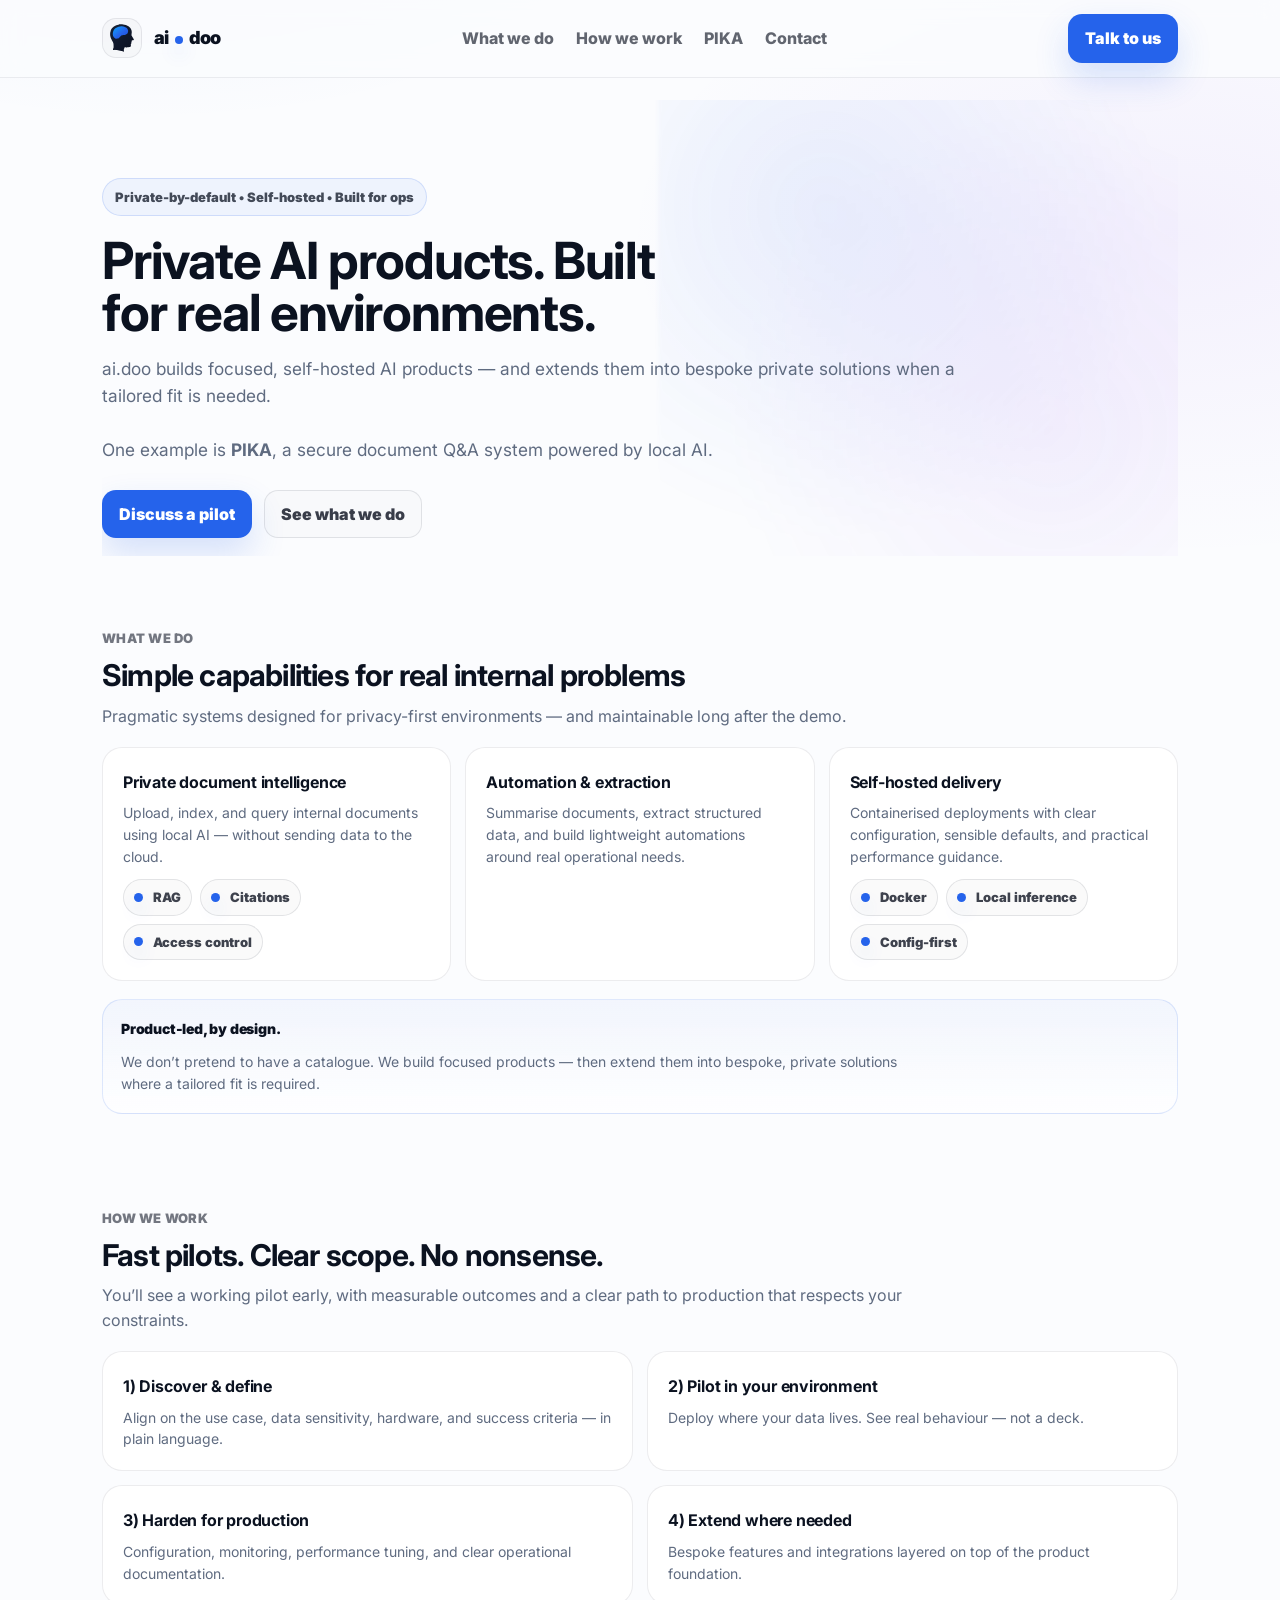
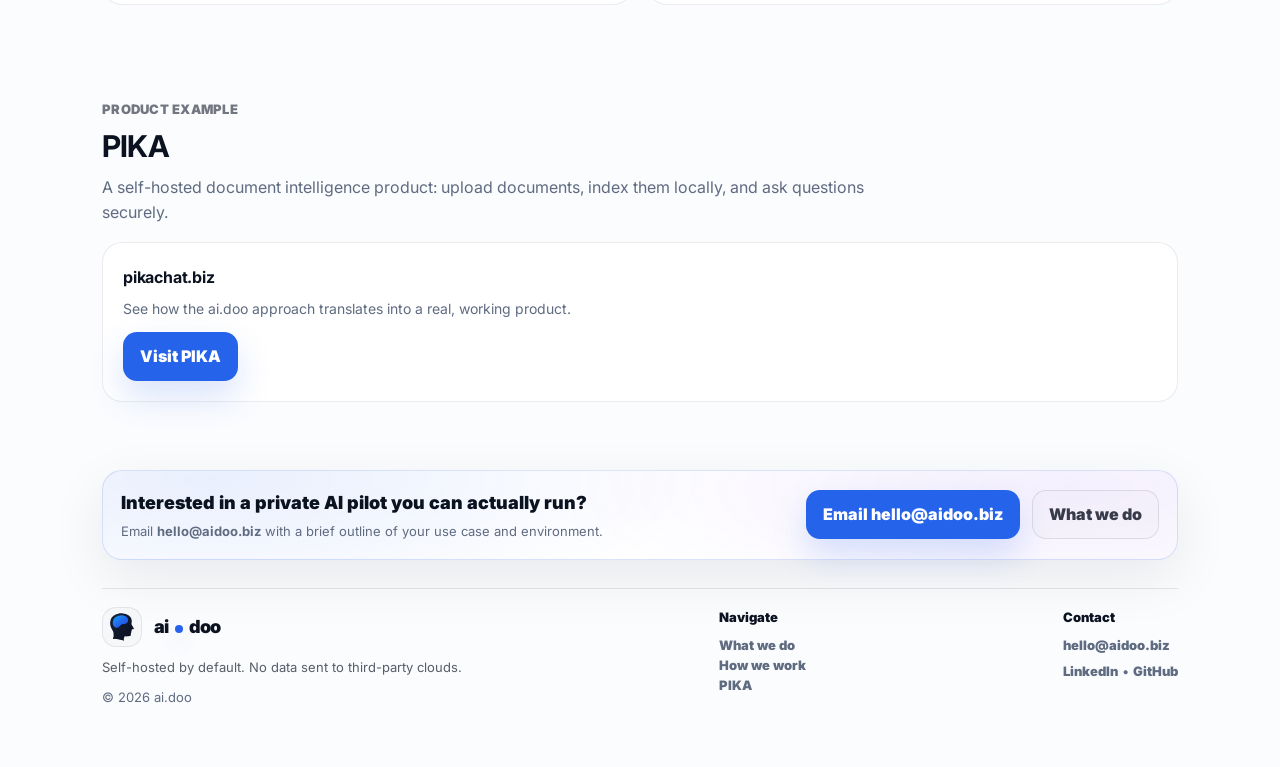
==== index.html @ 1bce60fc "Fix footer brand name to ai.doo Co-Authored-By: Claude Opus 4.6 <noreply@anthropic.com>" ====
<!doctype html>
<html lang="en">
<head>
  <meta charset="utf-8" />
  <meta name="viewport" content="width=device-width,initial-scale=1" />
  <title>ai.doo — Private AI products & bespoke solutions</title>
  <meta name="description" content="ai.doo builds private, self-hosted AI products — and extends them into bespoke solutions. One example: PIKA (pikachat.biz)." />

  <link rel="preconnect" href="https://fonts.googleapis.com">
  <link rel="preconnect" href="https://fonts.gstatic.com" crossorigin>
  <link href="https://fonts.googleapis.com/css2?family=Inter:wght@400;500;600;700;800;900&display=swap" rel="stylesheet">
  <link rel="icon" href="favicon.svg" type="image/svg+xml" sizes="any">

  <style>
    :root{
      --bg:#fbfcfe;
      --surface:#ffffff;
      --ink:#0b1220;
      --muted:#5f6b80;
      --border:rgba(15,23,42,.10);
      --border2:rgba(15,23,42,.07);

      --accent:#2563eb;   /* solid default */
      --accent2:#7c3aed;  /* hero moments only */

      --radius:20px;
      --max:1120px;
      --shadow:0 18px 55px rgba(2,8,23,.08);
      --shadow2:0 10px 26px rgba(2,8,23,.06);
    }

    *{box-sizing:border-box}
    html{scroll-behavior:smooth}
    body{
      margin:0;
      font-family:Inter,system-ui,-apple-system,Segoe UI,Roboto,Arial,sans-serif;
      color:var(--ink);
      background:
        radial-gradient(1000px 600px at 12% -10%, rgba(37,99,235,.08), transparent 60%),
        radial-gradient(900px 520px at 92% 10%, rgba(124,58,237,.06), transparent 62%),
        var(--bg);
      line-height:1.55;
    }
    a{color:inherit;text-decoration:none}
    .wrap{max-width:var(--max);margin:0 auto;padding:22px}

    /* Header */
    header{
      position:sticky;top:0;z-index:50;
      background:rgba(251,252,254,.84);
      backdrop-filter:blur(10px);
      border-bottom:1px solid var(--border2);
    }
    .nav{
      max-width:var(--max);
      margin:0 auto;
      padding:14px 22px;
      display:flex;
      align-items:center;
      justify-content:space-between;
      gap:16px;
    }
    .brand{
      display:flex;
      align-items:center;
      gap:12px;
      font-weight:950;
      letter-spacing:.2px;
    }
    .logoMark{
      width:40px;height:40px;border-radius:14px;
      display:grid;place-items:center;
      background:rgba(2,8,23,.02);
      border:1px solid rgba(15,23,42,.08);
      overflow:hidden;
    }
    .logoMark img{width:34px;height:34px;display:block}

    /* Wordmark */
    .wordmark{
      display:inline-flex;
      align-items:baseline;
      font-weight:950;
      letter-spacing:-0.65px;
      font-size:18px;
      line-height:1;
    }
    .wm-ai,.wm-doo{color:var(--ink)}
    .wm-dot{
      width:8px;height:8px;border-radius:999px;
      margin:0 6px 3px 6px;
      background:var(--accent);
      box-shadow:0 10px 18px rgba(37,99,235,.18);
      display:inline-block;
    }

    nav{
      display:flex;gap:18px;align-items:center;
      color:rgba(2,8,23,.62);
      font-weight:800;
    }
    nav a{
      position:relative;
      padding:8px 2px;
      color:rgba(2,8,23,.62);
      transition:color .15s ease;
    }
    nav a:hover{color:var(--ink)}
    nav a::after{
      content:"";
      position:absolute;
      left:0;right:0;bottom:3px;
      height:2px;
      background:var(--accent);
      transform:scaleX(0);
      transform-origin:left;
      transition:transform .15s ease;
      border-radius:999px;
      opacity:.9;
    }
    nav a:hover::after{transform:scaleX(1)}

    .navRight{display:flex;align-items:center;gap:10px}
    .menuBtn{
      display:none;
      padding:10px 12px;border-radius:12px;
      border:1px solid var(--border);
      background:var(--surface);
      font-weight:900;
      color:var(--ink);
    }
    .mobileNav{
      display:none;
      border-top:1px solid var(--border2);
      padding:10px 22px 14px;
      max-width:var(--max);
      margin:0 auto;
    }
    .mobileNav a{
      display:block;
      padding:10px 0;
      color:var(--muted);
      font-weight:850;
      border-bottom:1px solid rgba(15,23,42,.06);
    }
    .mobileNav a:last-child{border-bottom:none}

    /* Buttons */
    .btn{
      display:inline-flex;align-items:center;justify-content:center;gap:10px;
      padding:11px 16px;
      border-radius:14px;
      border:1px solid var(--border);
      background:var(--surface);
      font-weight:900;
      cursor:pointer;
      transition:transform .12s ease, box-shadow .12s ease, border-color .12s ease;
      white-space:nowrap;
    }
    .btn:hover{
      transform:translateY(-1px);
      border-color:rgba(37,99,235,.22);
      box-shadow:var(--shadow2);
    }
    .btn.primary{
      border-color:transparent;
      color:#fff;
      background:var(--accent);
      box-shadow:0 16px 34px rgba(37,99,235,.18);
    }
    .btn.primary:hover{box-shadow:0 20px 46px rgba(37,99,235,.22)}
    .btn.subtle{
      background:rgba(2,8,23,.01);
      border-color:rgba(15,23,42,.10);
      color:rgba(2,8,23,.78);
    }
    .btn.subtle:hover{border-color:rgba(15,23,42,.16)}

    /* Hero */
    .hero{
      padding:78px 0 18px;
      display:grid;
      gap:18px;
      position:relative;
      overflow:hidden;
    }
    .hero::before{
      content:"";
      position:absolute;
      inset:-60px -40px auto auto;
      width:min(560px, 62vw);
      height:min(560px, 62vw);
      background:
        radial-gradient(circle at 30% 30%, rgba(37,99,235,.14), transparent 60%),
        radial-gradient(circle at 70% 70%, rgba(124,58,237,.10), transparent 58%);
      filter:blur(2px);
      opacity:.55;
      pointer-events:none;
    }
    .pill{
      width:fit-content;
      display:inline-flex;align-items:center;gap:10px;
      padding:8px 12px;border-radius:999px;
      border:1px solid rgba(37,99,235,.16);
      background:rgba(37,99,235,.06);
      color:rgba(2,8,23,.72);
      font-size:13px;font-weight:950;
      position:relative;
    }
    h1{
      margin:0;
      font-size:clamp(36px,4vw,60px);
      line-height:1.02;
      letter-spacing:-1.2px;
      max-width:18ch;
      position:relative;
    }
    .sub{
      margin:0;
      color:var(--muted);
      font-size:clamp(16px,1.35vw,18px);
      max-width:80ch;
      position:relative;
    }
    .ctaRow{display:flex;gap:12px;flex-wrap:wrap;margin-top:8px;position:relative}

    /* Sections */
    .section{padding:72px 0 22px} /* studio breathing room */
    .kicker{
      margin:0 0 10px;
      color:rgba(2,8,23,.55);
      font-size:13px;
      letter-spacing:.26px;
      text-transform:uppercase;
      font-weight:950;
    }
    .h2{
      margin:0 0 10px;
      font-size:30px;
      letter-spacing:-.8px;
      line-height:1.18;
    }
    .lead{
      margin:0;
      color:var(--muted);
      max-width:82ch;
      font-size:16px;
    }

    /* Grid/cards */
    .grid{
      display:grid;
      gap:14px;
      grid-template-columns:repeat(12,1fr);
      margin-top:18px;
    }
    .card{
      border:1px solid rgba(15,23,42,.08);
      background:rgba(255,255,255,.92);
      border-radius:20px;
      padding:20px;
      box-shadow:none;
      transition:transform .15s ease, border-color .15s ease, background .15s ease;
    }
    .card:hover{
      transform:translateY(-2px);
      border-color:rgba(37,99,235,.18);
      background:#fff;
    }
    .card h3{margin:2px 0 8px;font-size:16px;letter-spacing:-.2px}
    .card p{margin:0;color:var(--muted);font-size:14px}

    .span4{grid-column:span 4}
    .span6{grid-column:span 6}
    .span12{grid-column:span 12}

    /* Chips */
    .chips{margin-top:12px;display:flex;flex-wrap:wrap;gap:8px}
    .chip{
      display:inline-flex;align-items:center;gap:10px;
      padding:7px 10px;border-radius:999px;
      border:1px solid rgba(15,23,42,.10);
      background:rgba(2,8,23,.02);
      color:rgba(2,8,23,.76);
      font-size:13px;
      font-weight:900;
    }
    .dot{
      width:9px;height:9px;border-radius:999px;
      background:var(--accent);
      box-shadow:0 10px 18px rgba(37,99,235,.14);
    }

    /* Principle / proof band */
    .proof{
      margin-top:18px;
      border:1px solid rgba(37,99,235,.14);
      border-radius:var(--radius);
      background:linear-gradient(180deg, rgba(37,99,235,.04), rgba(255,255,255,.70));
      padding:18px;
      display:flex;
      gap:12px;
      align-items:flex-start;
      flex-wrap:wrap;
    }
    .proof .title{
      font-weight:950;
      color:var(--ink);
      margin:0;
      font-size:14px;
      letter-spacing:-.2px;
      min-width:220px;
    }
    .proof p{
      margin:0;
      color:var(--muted);
      font-size:14px;
      max-width:90ch;
    }

    /* CTA band */
    .ctaBand{
      margin:46px 0 12px;
      padding:18px;
      border-radius:var(--radius);
      border:1px solid rgba(37,99,235,.16);
      background:
        radial-gradient(900px 260px at 10% 10%, rgba(37,99,235,.10), transparent 55%),
        radial-gradient(900px 260px at 90% 20%, rgba(124,58,237,.08), transparent 58%),
        var(--surface);
      box-shadow:var(--shadow);
      display:flex;
      align-items:center;
      justify-content:space-between;
      gap:16px;
      flex-wrap:wrap;
    }
    .ctaBand .title{font-weight:950;font-size:18px;margin:0 0 4px}
    .ctaBand .small{margin:0;color:var(--muted);font-size:13px}

    footer{
      border-top:1px solid rgba(15,23,42,.10);
      padding:18px 0 38px;
      color:var(--muted);
      margin-top:28px;
    }
    .footerRow{display:flex;justify-content:space-between;gap:16px;flex-wrap:wrap}
    .footerCol a{color:var(--muted);font-weight:900}
    .footerCol a:hover{color:var(--ink)}
    .trustline{
      margin:10px 0 0;
      font-size:13px;
      color:rgba(2,8,23,.65);
    }

    @media (max-width: 920px){
      nav{display:none}
      .menuBtn{display:inline-flex}
      .span4,.span6{grid-column:span 12}
      .ctaBand{flex-direction:column;align-items:flex-start}
    }
  </style>
</head>

<body>
<header>
  <div class="nav">
    <a class="brand" href="#top" aria-label="ai.doo home">
      <span class="logoMark" aria-hidden="true" title="ai.doo">
        <img src="aidoo_middle_vector_polished.svg" alt="" />
      </span>

      <span class="wordmark" aria-label="ai.doo">
        <span class="wm-ai">ai</span><span class="wm-dot" aria-hidden="true"></span><span class="wm-doo">doo</span>
      </span>
    </a>

    <nav aria-label="Primary navigation">
      <a href="#what">What we do</a>
      <a href="#how">How we work</a>
      <a href="#pika">PIKA</a>
      <a href="#contact">Contact</a>
    </nav>

    <div class="navRight">
      <button class="menuBtn" id="menuBtn" aria-expanded="false" aria-controls="mobileNav">Menu</button>
      <a class="btn primary" href="#contact">Talk to us</a>
    </div>
  </div>

  <div class="mobileNav" id="mobileNav">
    <a href="#what">What we do</a>
    <a href="#how">How we work</a>
    <a href="#pika">PIKA</a>
    <a href="#contact">Contact</a>
  </div>
</header>

<main class="wrap" id="top">

  <!-- HERO -->
  <section class="hero">
    <div class="pill">Private-by-default • Self-hosted • Built for ops</div>

    <h1>Private AI products. Built for real environments.</h1>

    <p class="sub">
      ai.doo builds focused, self-hosted AI products — and extends them into bespoke private solutions when a tailored fit is needed.
      <br><br>
      One example is <strong>PIKA</strong>, a secure document Q&amp;A system powered by local AI.
    </p>

    <div class="ctaRow">
      <a class="btn primary" href="#contact">Discuss a pilot</a>
      <a class="btn subtle" href="#what">See what we do</a>
    </div>
  </section>

  <!-- WHAT -->
  <section class="section" id="what">
    <p class="kicker">What we do</p>
    <h2 class="h2">Simple capabilities for real internal problems</h2>
    <p class="lead">
      Pragmatic systems designed for privacy-first environments — and maintainable long after the demo.
    </p>

    <div class="grid">
      <div class="card span4">
        <h3>Private document intelligence</h3>
        <p>Upload, index, and query internal documents using local AI — without sending data to the cloud.</p>
        <div class="chips">
          <span class="chip"><span class="dot"></span> RAG</span>
          <span class="chip"><span class="dot"></span> Citations</span>
          <span class="chip"><span class="dot"></span> Access control</span>
        </div>
      </div>

      <div class="card span4">
        <h3>Automation &amp; extraction</h3>
        <p>Summarise documents, extract structured data, and build lightweight automations around real operational needs.</p>
        <!-- Intentionally no chips here (studio rhythm) -->
      </div>

      <div class="card span4">
        <h3>Self-hosted delivery</h3>
        <p>Containerised deployments with clear configuration, sensible defaults, and practical performance guidance.</p>
        <div class="chips">
          <span class="chip"><span class="dot"></span> Docker</span>
          <span class="chip"><span class="dot"></span> Local inference</span>
          <span class="chip"><span class="dot"></span> Config-first</span>
        </div>
      </div>
    </div>

    <div class="proof" aria-label="Positioning note">
      <p class="title">Product-led, by design.</p>
      <p>
        We don’t pretend to have a catalogue. We build focused products — then extend them into bespoke, private solutions where a tailored fit is required.
      </p>
    </div>
  </section>

  <!-- HOW -->
  <section class="section" id="how">
    <p class="kicker">How we work</p>
    <h2 class="h2">Fast pilots. Clear scope. No nonsense.</h2>
    <p class="lead">
      You’ll see a working pilot early, with measurable outcomes and a clear path to production that respects your constraints.
    </p>

    <div class="grid">
      <div class="card span6">
        <h3>1) Discover &amp; define</h3>
        <p>Align on the use case, data sensitivity, hardware, and success criteria — in plain language.</p>
      </div>
      <div class="card span6">
        <h3>2) Pilot in your environment</h3>
        <p>Deploy where your data lives. See real behaviour — not a deck.</p>
      </div>
      <div class="card span6">
        <h3>3) Harden for production</h3>
        <p>Configuration, monitoring, performance tuning, and clear operational documentation.</p>
      </div>
      <div class="card span6">
        <h3>4) Extend where needed</h3>
        <p>Bespoke features and integrations layered on top of the product foundation.</p>
      </div>
    </div>
  </section>

  <!-- PIKA -->
  <section class="section" id="pika">
    <p class="kicker">Product example</p>
    <h2 class="h2">PIKA</h2>
    <p class="lead">
      A self-hosted document intelligence product: upload documents, index them locally, and ask questions securely.
    </p>

    <div class="grid">
      <div class="card span12">
        <h3>pikachat.biz</h3>
        <p style="margin-bottom:12px;">See how the ai.doo approach translates into a real, working product.</p>
        <a class="btn primary" href="https://pikachat.biz" target="_blank" rel="noopener">Visit PIKA</a>
      </div>
    </div>
  </section>

  <!-- CTA -->
  <section class="ctaBand" id="contact">
    <div>
      <p class="title">Interested in a private AI pilot you can actually run?</p>
      <p class="small">Email <strong>hello@aidoo.biz</strong> with a brief outline of your use case and environment.</p>
    </div>
    <div class="ctaRow" style="margin:0;">
      <a class="btn primary" href="mailto:hello@aidoo.biz?subject=ai.doo%20Pilot%20Request">Email hello@aidoo.biz</a>
      <a class="btn subtle" href="#what">What we do</a>
    </div>
  </section>

  <footer>
    <div class="footerRow">
      <div class="footerCol">
        <div style="display:flex;align-items:center;gap:12px;font-weight:950;color:var(--ink);">
          <span class="logoMark" aria-hidden="true">
            <img src="aidoo_middle_vector_polished.svg" alt="" />
          </span>
          <span class="wordmark" aria-label="ai.doo">
            <span class="wm-ai">ai</span><span class="wm-dot" aria-hidden="true"></span><span class="wm-doo">doo</span>
          </span>
        </div>

        <p class="trustline">Self-hosted by default. No data sent to third-party clouds.</p>
        <p style="margin:10px 0 0; font-size:13px;">© <span id="year"></span> ai.doo</p>
      </div>

      <div class="footerCol" style="font-size:13px;">
        <div style="font-weight:950;color:var(--ink);margin-bottom:8px;">Navigate</div>
        <div><a href="#what">What we do</a></div>
        <div><a href="#how">How we work</a></div>
        <div><a href="#pika">PIKA</a></div>
      </div>

      <div class="footerCol" style="font-size:13px;">
        <div style="font-weight:950;color:var(--ink);margin-bottom:8px;">Contact</div>
        <div><a href="mailto:hello@aidoo.biz">hello@aidoo.biz</a></div>
        <div style="margin-top:6px;">
          <a href="#" title="Replace with your LinkedIn URL">LinkedIn</a> •
          <a href="#" title="Replace with your GitHub URL">GitHub</a>
        </div>
      </div>
    </div>
  </footer>

</main>

<script>
  document.getElementById("year").textContent = new Date().getFullYear();

  const menuBtn = document.getElementById("menuBtn");
  const mobileNav = document.getElementById("mobileNav");

  menuBtn?.addEventListener("click", () => {
    const isOpen = mobileNav.style.display === "block";
    mobileNav.style.display = isOpen ? "none" : "block";
    menuBtn.setAttribute("aria-expanded", String(!isOpen));
  });

  mobileNav?.querySelectorAll("a").forEach(a => a.addEventListener("click", () => {
    mobileNav.style.display = "none";
    menuBtn.setAttribute("aria-expanded", "false");
  }));
</script>
</body>
</html>
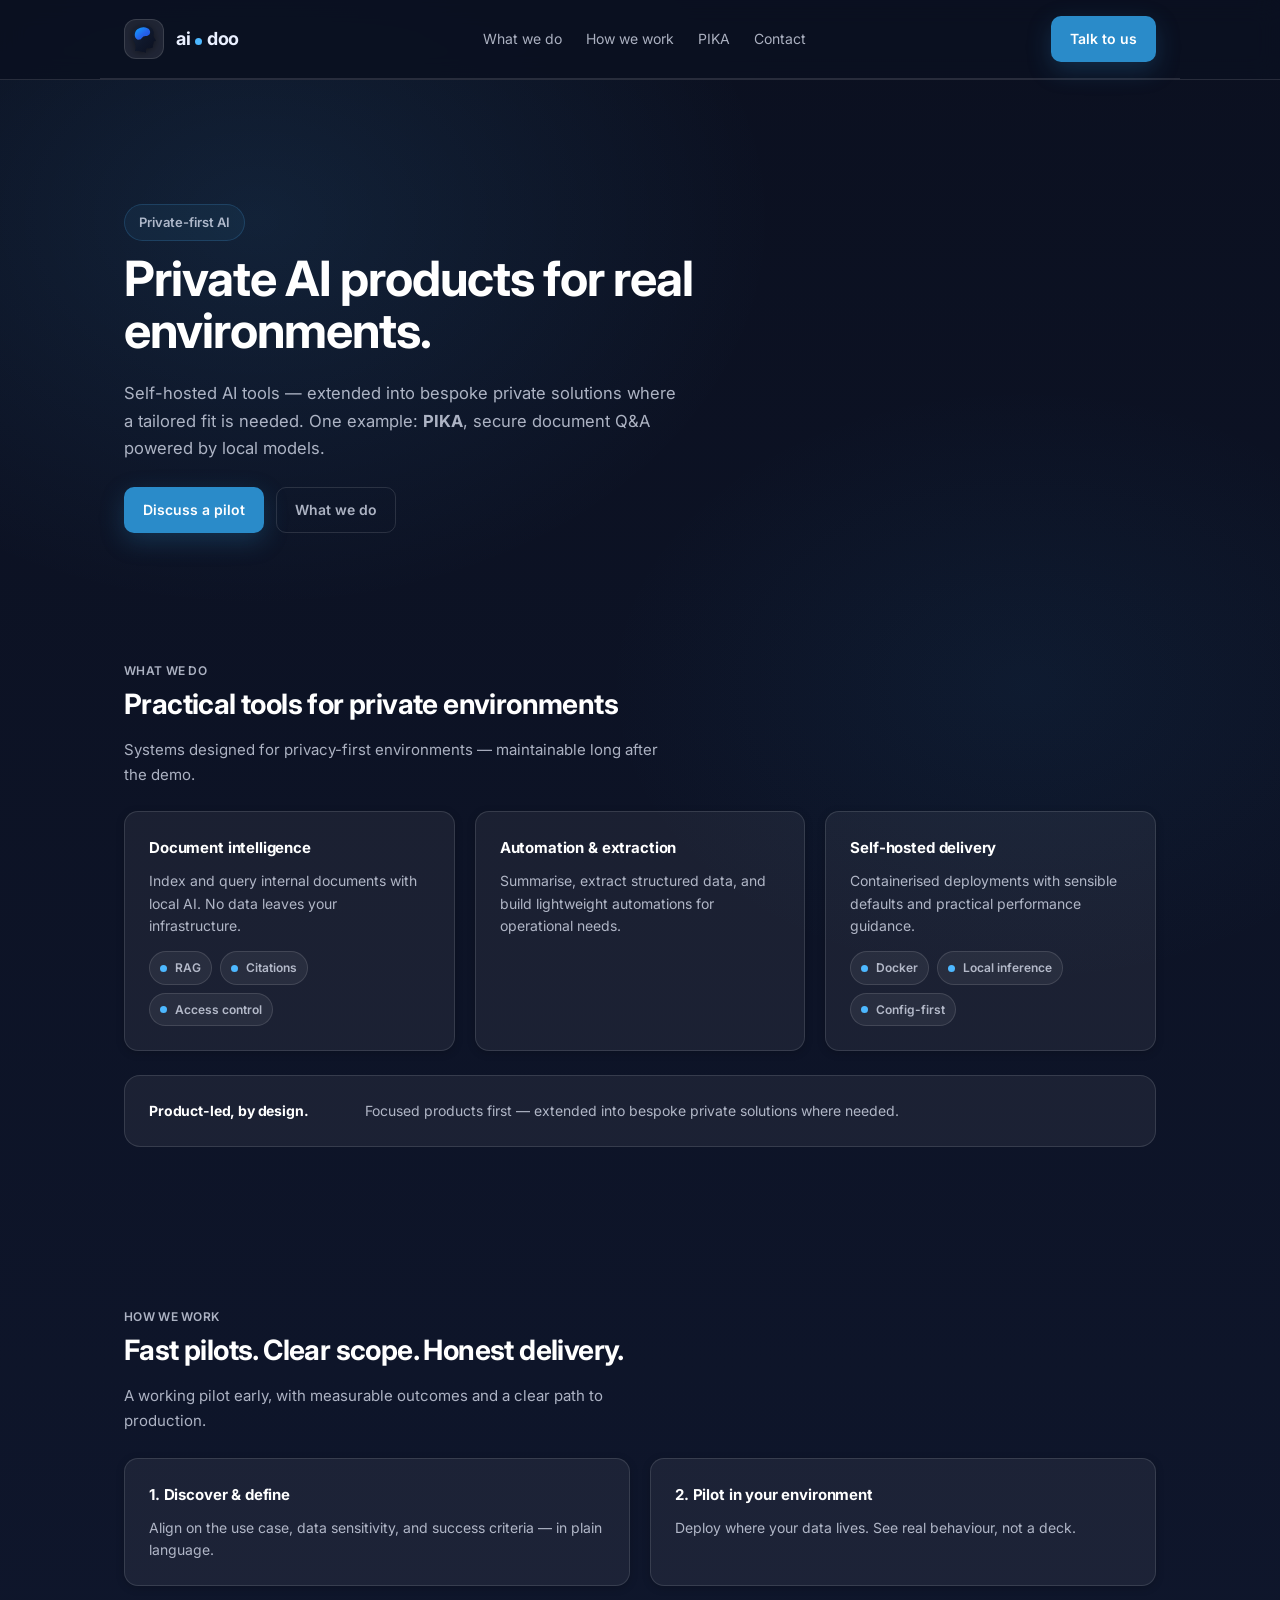
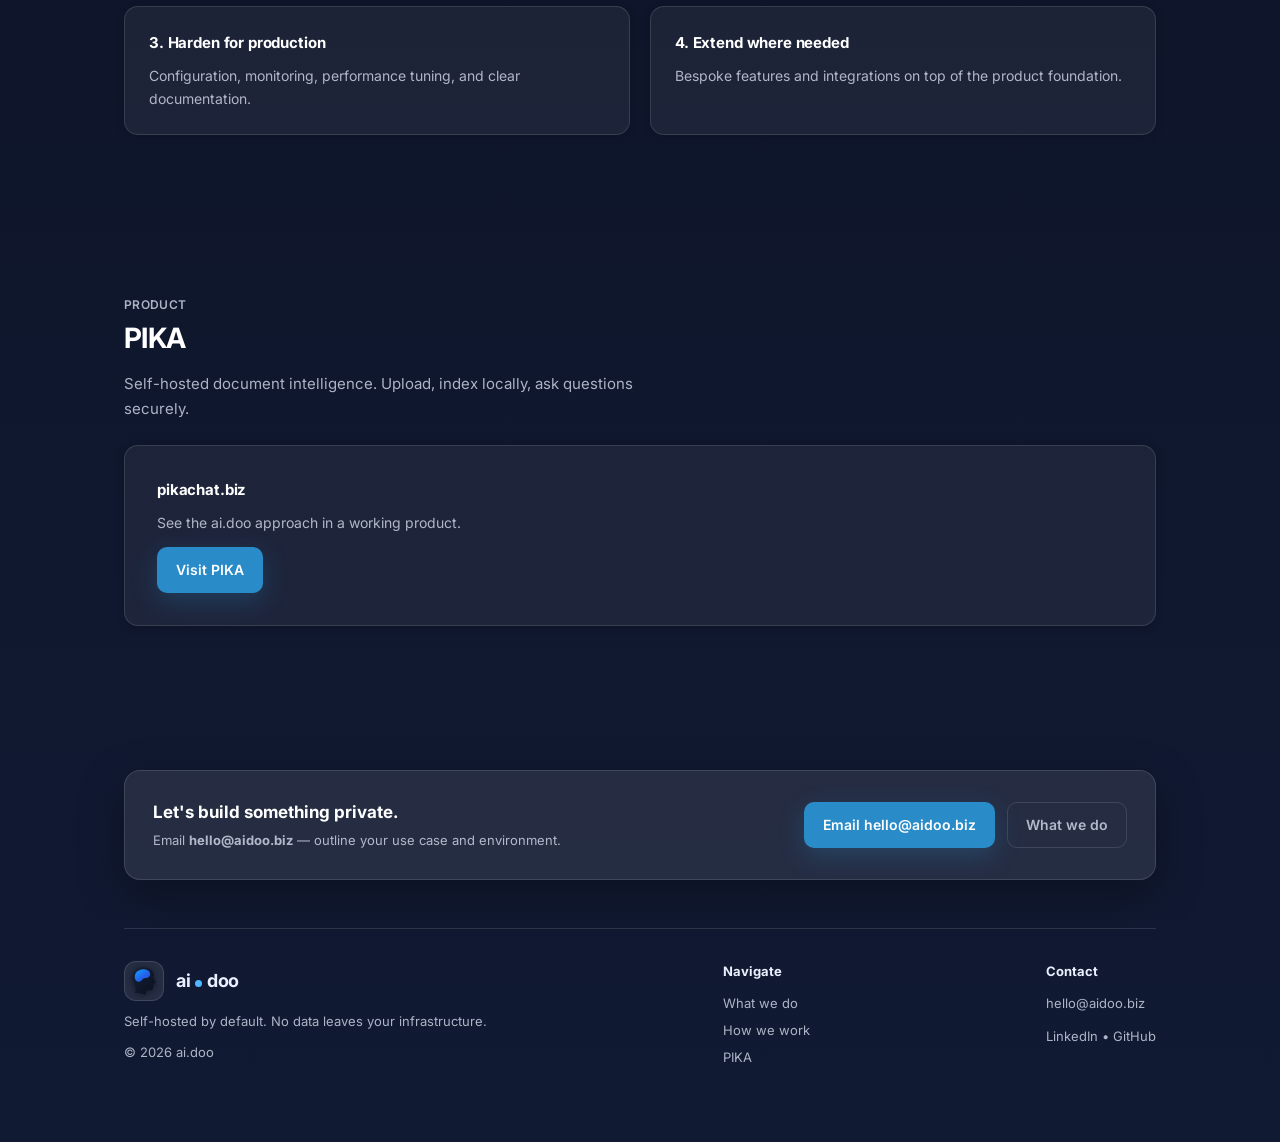
==== commit dcc2a557: "Add SEO, accessibility, polish, and OG image - SEO: canonical URL, Open Graph, Twitter Card, JSON-LD" ====
--- a/index.html
+++ b/index.html
@@ -4,30 +4,66 @@
   <meta charset="utf-8" />
   <meta name="viewport" content="width=device-width,initial-scale=1" />
   <title>ai.doo — Private AI products & bespoke solutions</title>
-  <meta name="description" content="ai.doo builds private, self-hosted AI products — and extends them into bespoke solutions. One example: PIKA (pikachat.biz)." />
+  <meta name="description" content="ai.doo builds private, self-hosted AI products — and extends them into bespoke solutions for real environments." />
+  <link rel="canonical" href="https://aidoo.biz/">
+  <meta name="author" content="ai.doo">
+
+  <!-- Open Graph -->
+  <meta property="og:type" content="website">
+  <meta property="og:title" content="ai.doo — Private AI products & bespoke solutions">
+  <meta property="og:description" content="ai.doo builds private, self-hosted AI products — and extends them into bespoke solutions for real environments.">
+  <meta property="og:url" content="https://aidoo.biz/">
+  <meta property="og:site_name" content="ai.doo">
+  <meta property="og:image" content="https://aidoo.biz/og-image.png">
+
+  <!-- Twitter Card -->
+  <meta name="twitter:card" content="summary_large_image">
+  <meta name="twitter:title" content="ai.doo — Private AI products & bespoke solutions">
+  <meta name="twitter:description" content="Self-hosted AI tools, extended into bespoke private solutions.">
+  <meta name="twitter:image" content="https://aidoo.biz/og-image.png">
 
   <link rel="preconnect" href="https://fonts.googleapis.com">
   <link rel="preconnect" href="https://fonts.gstatic.com" crossorigin>
-  <link href="https://fonts.googleapis.com/css2?family=Inter:wght@400;500;600;700;800;900&display=swap" rel="stylesheet">
+  <link href="https://fonts.googleapis.com/css2?family=Inter:wght@400;600;700&display=swap" rel="stylesheet">
   <link rel="icon" href="favicon.svg" type="image/svg+xml" sizes="any">
+  <meta name="theme-color" content="#0b1020">
 
   <style>
     :root{
-      --bg:#fbfcfe;
-      --surface:#ffffff;
-      --ink:#0b1220;
-      --muted:#5f6b80;
-      --border:rgba(15,23,42,.10);
-      --border2:rgba(15,23,42,.07);
-
-      --accent:#2563eb;   /* solid default */
-      --accent2:#7c3aed;  /* hero moments only */
-
-      --radius:20px;
-      --max:1120px;
-      --shadow:0 18px 55px rgba(2,8,23,.08);
-      --shadow2:0 10px 26px rgba(2,8,23,.06);
-    }
+      --bg0:#0b1020;
+      --bg1:#111a33;
+      --ink:#eaf0ff;
+      --muted:rgba(234,240,255,0.72);
+      --accent:#2a8bc9;
+      --accent2:#4db8ff;
+      --card:rgba(255,255,255,0.06);
+      --card2:rgba(255,255,255,0.09);
+      --stroke:rgba(255,255,255,0.12);
+
+      --radius:16px;
+      --max:1080px;
+      --shadow:0 16px 48px rgba(0,0,0,.30);
+      --shadow2:0 8px 24px rgba(0,0,0,.20);
+    }
+
+    /* Skip link */
+    .skip-link{
+      position:absolute;top:-100%;left:16px;
+      padding:10px 18px;border-radius:10px;
+      background:var(--accent);color:#fff;
+      font-weight:600;font-size:14px;
+      z-index:100;
+      transition:top .15s ease;
+    }
+    .skip-link:focus{top:16px}
+
+    /* Focus */
+    .btn:focus-visible{
+      outline:2px solid var(--accent2);
+      outline-offset:2px;
+    }
+    nav a:focus-visible{color:var(--ink)}
+    nav a:focus-visible::after{transform:scaleX(1)}
 
     *{box-sizing:border-box}
     html{scroll-behavior:smooth}
@@ -36,25 +72,26 @@
       font-family:Inter,system-ui,-apple-system,Segoe UI,Roboto,Arial,sans-serif;
       color:var(--ink);
       background:
-        radial-gradient(1000px 600px at 12% -10%, rgba(37,99,235,.08), transparent 60%),
-        radial-gradient(900px 520px at 92% 10%, rgba(124,58,237,.06), transparent 62%),
-        var(--bg);
-      line-height:1.55;
+        radial-gradient(800px 600px at 20% 8%, rgba(77,184,255,.10), transparent 65%),
+        radial-gradient(700px 500px at 80% 25%, rgba(42,139,201,.07), transparent 60%),
+        linear-gradient(180deg, var(--bg0), var(--bg1));
+      line-height:1.6;
+      min-height:100vh;
     }
     a{color:inherit;text-decoration:none}
-    .wrap{max-width:var(--max);margin:0 auto;padding:22px}
+    .wrap{max-width:var(--max);margin:0 auto;padding:24px}
 
     /* Header */
     header{
       position:sticky;top:0;z-index:50;
-      background:rgba(251,252,254,.84);
-      backdrop-filter:blur(10px);
-      border-bottom:1px solid var(--border2);
+      background:rgba(11,16,32,.88);
+      backdrop-filter:blur(12px);
+      border-bottom:1px solid var(--stroke);
     }
     .nav{
       max-width:var(--max);
       margin:0 auto;
-      padding:14px 22px;
+      padding:16px 24px;
       display:flex;
       align-items:center;
       justify-content:space-between;
@@ -64,45 +101,48 @@
       display:flex;
       align-items:center;
       gap:12px;
-      font-weight:950;
+      font-weight:700;
       letter-spacing:.2px;
     }
     .logoMark{
-      width:40px;height:40px;border-radius:14px;
+      width:40px;height:40px;border-radius:12px;
       display:grid;place-items:center;
-      background:rgba(2,8,23,.02);
-      border:1px solid rgba(15,23,42,.08);
+      background:var(--card2);
+      border:1px solid var(--stroke);
       overflow:hidden;
     }
-    .logoMark img{width:34px;height:34px;display:block}
+    .logoMark img{
+      width:34px;height:34px;display:block;
+      filter:drop-shadow(0 1px 3px rgba(0,0,0,.45));
+    }
 
     /* Wordmark */
     .wordmark{
       display:inline-flex;
       align-items:baseline;
-      font-weight:950;
-      letter-spacing:-0.65px;
+      font-weight:700;
+      letter-spacing:-0.5px;
       font-size:18px;
       line-height:1;
     }
     .wm-ai,.wm-doo{color:var(--ink)}
     .wm-dot{
-      width:8px;height:8px;border-radius:999px;
-      margin:0 6px 3px 6px;
-      background:var(--accent);
-      box-shadow:0 10px 18px rgba(37,99,235,.18);
+      width:7px;height:7px;border-radius:999px;
+      margin:0 5px 3px 5px;
+      background:var(--accent2);
       display:inline-block;
     }
 
     nav{
-      display:flex;gap:18px;align-items:center;
-      color:rgba(2,8,23,.62);
-      font-weight:800;
+      display:flex;gap:20px;align-items:center;
+      color:var(--muted);
+      font-weight:400;
+      font-size:14px;
     }
     nav a{
       position:relative;
       padding:8px 2px;
-      color:rgba(2,8,23,.62);
+      color:var(--muted);
       transition:color .15s ease;
     }
     nav a:hover{color:var(--ink)}
@@ -110,8 +150,8 @@
       content:"";
       position:absolute;
       left:0;right:0;bottom:3px;
-      height:2px;
-      background:var(--accent);
+      height:1.5px;
+      background:var(--accent2);
       transform:scaleX(0);
       transform-origin:left;
       transition:transform .15s ease;
@@ -123,251 +163,287 @@
     .navRight{display:flex;align-items:center;gap:10px}
     .menuBtn{
       display:none;
-      padding:10px 12px;border-radius:12px;
-      border:1px solid var(--border);
-      background:var(--surface);
-      font-weight:900;
+      padding:10px 12px;border-radius:10px;
+      border:1px solid var(--stroke);
+      background:var(--card2);
+      font-weight:600;
       color:var(--ink);
     }
     .mobileNav{
-      display:none;
-      border-top:1px solid var(--border2);
-      padding:10px 22px 14px;
+      overflow:hidden;
+      max-height:0;
+      border-top:1px solid var(--stroke);
       max-width:var(--max);
       margin:0 auto;
-    }
+      transition:max-height .25s ease-out;
+    }
+    .mobileNav.open{max-height:280px}
     .mobileNav a{
       display:block;
-      padding:10px 0;
-      color:var(--muted);
-      font-weight:850;
-      border-bottom:1px solid rgba(15,23,42,.06);
+      padding:12px 24px;
+      color:var(--muted);
+      font-weight:400;
+      border-bottom:1px solid var(--stroke);
     }
     .mobileNav a:last-child{border-bottom:none}
 
     /* Buttons */
     .btn{
       display:inline-flex;align-items:center;justify-content:center;gap:10px;
-      padding:11px 16px;
-      border-radius:14px;
-      border:1px solid var(--border);
-      background:var(--surface);
-      font-weight:900;
+      padding:11px 18px;
+      border-radius:10px;
+      border:1px solid var(--stroke);
+      background:var(--card);
+      color:var(--ink);
+      font-weight:600;
+      font-size:14px;
       cursor:pointer;
-      transition:transform .12s ease, box-shadow .12s ease, border-color .12s ease;
+      transition:transform .16s ease-out, box-shadow .16s ease-out, border-color .16s ease-out;
       white-space:nowrap;
     }
     .btn:hover{
       transform:translateY(-1px);
-      border-color:rgba(37,99,235,.22);
-      box-shadow:var(--shadow2);
+      border-color:rgba(42,139,201,.30);
+      box-shadow:0 6px 20px rgba(0,0,0,.25);
     }
     .btn.primary{
       border-color:transparent;
       color:#fff;
       background:var(--accent);
-      box-shadow:0 16px 34px rgba(37,99,235,.18);
-    }
-    .btn.primary:hover{box-shadow:0 20px 46px rgba(37,99,235,.22)}
+      box-shadow:0 8px 24px rgba(42,139,201,.25);
+    }
+    .btn.primary:hover{box-shadow:0 12px 32px rgba(42,139,201,.35)}
     .btn.subtle{
-      background:rgba(2,8,23,.01);
-      border-color:rgba(15,23,42,.10);
-      color:rgba(2,8,23,.78);
-    }
-    .btn.subtle:hover{border-color:rgba(15,23,42,.16)}
+      background:transparent;
+      border-color:var(--stroke);
+      color:var(--muted);
+    }
+    .btn.subtle:hover{border-color:rgba(42,139,201,.25);color:var(--ink)}
 
     /* Hero */
     .hero{
-      padding:78px 0 18px;
+      padding:100px 0 48px;
       display:grid;
-      gap:18px;
       position:relative;
-      overflow:hidden;
-    }
-    .hero::before{
-      content:"";
-      position:absolute;
-      inset:-60px -40px auto auto;
-      width:min(560px, 62vw);
-      height:min(560px, 62vw);
-      background:
-        radial-gradient(circle at 30% 30%, rgba(37,99,235,.14), transparent 60%),
-        radial-gradient(circle at 70% 70%, rgba(124,58,237,.10), transparent 58%);
-      filter:blur(2px);
-      opacity:.55;
-      pointer-events:none;
     }
     .pill{
       width:fit-content;
       display:inline-flex;align-items:center;gap:10px;
-      padding:8px 12px;border-radius:999px;
-      border:1px solid rgba(37,99,235,.16);
-      background:rgba(37,99,235,.06);
-      color:rgba(2,8,23,.72);
-      font-size:13px;font-weight:950;
+      padding:7px 14px;border-radius:999px;
+      border:1px solid rgba(77,184,255,.18);
+      background:rgba(77,184,255,.06);
+      color:var(--muted);
+      font-size:13px;font-weight:600;
       position:relative;
+      margin:0 0 12px;
     }
     h1{
-      margin:0;
-      font-size:clamp(36px,4vw,60px);
-      line-height:1.02;
-      letter-spacing:-1.2px;
+      margin:0 0 24px;
+      font-size:clamp(34px,3.8vw,56px);
+      line-height:1.06;
+      letter-spacing:-1px;
       max-width:18ch;
       position:relative;
+      font-weight:700;
+      color:#fff;
+    }
+    .h2{
+      margin:0 0 16px;
+      font-size:28px;
+      letter-spacing:-.6px;
+      line-height:1.2;
+      font-weight:700;
+      color:#fff;
     }
     .sub{
       margin:0;
       color:var(--muted);
-      font-size:clamp(16px,1.35vw,18px);
-      max-width:80ch;
+      font-size:clamp(16px,1.3vw,17px);
+      max-width:56ch;
       position:relative;
-    }
-    .ctaRow{display:flex;gap:12px;flex-wrap:wrap;margin-top:8px;position:relative}
+      line-height:1.65;
+    }
+    .ctaRow{display:flex;gap:12px;flex-wrap:wrap;margin-top:24px;position:relative}
 
     /* Sections */
-    .section{padding:72px 0 22px} /* studio breathing room */
+    .section{padding:80px 0 80px}
     .kicker{
-      margin:0 0 10px;
-      color:rgba(2,8,23,.55);
-      font-size:13px;
-      letter-spacing:.26px;
+      margin:0 0 8px;
+      color:var(--muted);
+      font-size:12px;
+      letter-spacing:.3px;
       text-transform:uppercase;
-      font-weight:950;
-    }
-    .h2{
-      margin:0 0 10px;
-      font-size:30px;
-      letter-spacing:-.8px;
-      line-height:1.18;
+      font-weight:600;
     }
     .lead{
       margin:0;
       color:var(--muted);
-      max-width:82ch;
-      font-size:16px;
+      max-width:60ch;
+      font-size:15px;
+      line-height:1.65;
     }
 
     /* Grid/cards */
     .grid{
       display:grid;
-      gap:14px;
+      gap:20px;
       grid-template-columns:repeat(12,1fr);
-      margin-top:18px;
+      margin-top:24px;
     }
     .card{
-      border:1px solid rgba(15,23,42,.08);
-      background:rgba(255,255,255,.92);
-      border-radius:20px;
-      padding:20px;
-      box-shadow:none;
-      transition:transform .15s ease, border-color .15s ease, background .15s ease;
-    }
-    .card:hover{
-      transform:translateY(-2px);
-      border-color:rgba(37,99,235,.18);
-      background:#fff;
-    }
-    .card h3{margin:2px 0 8px;font-size:16px;letter-spacing:-.2px}
-    .card p{margin:0;color:var(--muted);font-size:14px}
+      border:1px solid var(--stroke);
+      background:var(--card);
+      border-radius:14px;
+      padding:24px;
+      box-shadow:0 2px 8px rgba(0,0,0,.18);
+      transition:transform .18s ease-out, border-color .18s ease-out, box-shadow .18s ease-out, background .18s ease-out;
+    }
+    .card:hover,
+    .card:focus-visible{
+      transform:translateY(-3px);
+      border-color:rgba(42,139,201,.35);
+      box-shadow:0 12px 32px rgba(0,0,0,.30), 0 0 0 1px rgba(42,139,201,.10);
+      background:var(--card2);
+    }
+    .card h3{margin:0 0 10px;font-size:15px;letter-spacing:-.15px;font-weight:700;color:#fff}
+    .card p{margin:0;color:var(--muted);font-size:14px;line-height:1.6}
 
     .span4{grid-column:span 4}
     .span6{grid-column:span 6}
     .span12{grid-column:span 12}
+    .card.span12{padding:32px}
 
     /* Chips */
-    .chips{margin-top:12px;display:flex;flex-wrap:wrap;gap:8px}
+    .chips{margin-top:14px;display:flex;flex-wrap:wrap;gap:8px}
     .chip{
-      display:inline-flex;align-items:center;gap:10px;
-      padding:7px 10px;border-radius:999px;
-      border:1px solid rgba(15,23,42,.10);
-      background:rgba(2,8,23,.02);
-      color:rgba(2,8,23,.76);
-      font-size:13px;
-      font-weight:900;
+      display:inline-flex;align-items:center;gap:8px;
+      padding:6px 10px;border-radius:999px;
+      border:1px solid var(--stroke);
+      background:var(--card);
+      color:var(--muted);
+      font-size:12px;
+      font-weight:600;
     }
     .dot{
-      width:9px;height:9px;border-radius:999px;
-      background:var(--accent);
-      box-shadow:0 10px 18px rgba(37,99,235,.14);
+      width:7px;height:7px;border-radius:999px;
+      background:var(--accent2);
     }
 
     /* Principle / proof band */
     .proof{
-      margin-top:18px;
-      border:1px solid rgba(37,99,235,.14);
+      margin-top:24px;
+      border:1px solid var(--stroke);
       border-radius:var(--radius);
-      background:linear-gradient(180deg, rgba(37,99,235,.04), rgba(255,255,255,.70));
-      padding:18px;
+      background:var(--card);
+      padding:24px;
       display:flex;
-      gap:12px;
+      gap:16px;
       align-items:flex-start;
       flex-wrap:wrap;
     }
     .proof .title{
-      font-weight:950;
-      color:var(--ink);
+      font-weight:700;
+      color:#fff;
       margin:0;
       font-size:14px;
-      letter-spacing:-.2px;
-      min-width:220px;
+      letter-spacing:-.15px;
+      min-width:200px;
     }
     .proof p{
       margin:0;
       color:var(--muted);
       font-size:14px;
-      max-width:90ch;
+      max-width:80ch;
+      line-height:1.6;
     }
 
     /* CTA band */
     .ctaBand{
-      margin:46px 0 12px;
-      padding:18px;
+      margin:64px 0 40px;
+      padding:28px;
       border-radius:var(--radius);
-      border:1px solid rgba(37,99,235,.16);
-      background:
-        radial-gradient(900px 260px at 10% 10%, rgba(37,99,235,.10), transparent 55%),
-        radial-gradient(900px 260px at 90% 20%, rgba(124,58,237,.08), transparent 58%),
-        var(--surface);
+      border:1px solid var(--stroke);
+      background:var(--card2);
       box-shadow:var(--shadow);
       display:flex;
       align-items:center;
       justify-content:space-between;
-      gap:16px;
+      gap:20px;
       flex-wrap:wrap;
     }
-    .ctaBand .title{font-weight:950;font-size:18px;margin:0 0 4px}
+    .ctaBand .title{font-weight:700;font-size:17px;margin:0 0 4px;color:#fff}
     .ctaBand .small{margin:0;color:var(--muted);font-size:13px}
 
     footer{
-      border-top:1px solid rgba(15,23,42,.10);
-      padding:18px 0 38px;
-      color:var(--muted);
-      margin-top:28px;
-    }
-    .footerRow{display:flex;justify-content:space-between;gap:16px;flex-wrap:wrap}
-    .footerCol a{color:var(--muted);font-weight:900}
+      border-top:1px solid var(--stroke);
+      padding:32px 0 48px;
+      color:var(--muted);
+      margin-top:48px;
+    }
+    .footerRow{display:flex;justify-content:space-between;gap:20px;flex-wrap:wrap}
+    .footerCol a{color:var(--muted);font-weight:400;display:inline-block;padding:3px 0}
     .footerCol a:hover{color:var(--ink)}
     .trustline{
       margin:10px 0 0;
       font-size:13px;
-      color:rgba(2,8,23,.65);
+      color:var(--muted);
     }
 
     @media (max-width: 920px){
+      .wrap{padding:20px}
       nav{display:none}
       .menuBtn{display:inline-flex}
       .span4,.span6{grid-column:span 12}
       .ctaBand{flex-direction:column;align-items:flex-start}
     }
+
+    @media (prefers-reduced-motion:no-preference){
+      @keyframes fadeUp{
+        from{opacity:0;transform:translateY(12px)}
+        to{opacity:1;transform:translateY(0)}
+      }
+      .hero > *{
+        animation:fadeUp .45s ease both;
+      }
+      .hero > :nth-child(1){animation-delay:0s}
+      .hero > :nth-child(2){animation-delay:.08s}
+      .hero > :nth-child(3){animation-delay:.16s}
+      .hero > :nth-child(4){animation-delay:.24s}
+    }
+
+    @media (prefers-reduced-motion:reduce){
+      *,*::before,*::after{
+        transition-duration:0.01ms !important;
+        animation-duration:0.01ms !important;
+      }
+    }
   </style>
+
+  <script type="application/ld+json">
+  {
+    "@context": "https://schema.org",
+    "@type": "Organization",
+    "name": "ai.doo",
+    "url": "https://aidoo.biz",
+    "logo": "https://aidoo.biz/favicon.svg",
+    "description": "ai.doo builds private, self-hosted AI products and bespoke solutions.",
+    "email": "hello@aidoo.biz",
+    "contactPoint": {
+      "@type": "ContactPoint",
+      "email": "hello@aidoo.biz",
+      "contactType": "Sales"
+    }
+  }
+  </script>
 </head>
 
 <body>
+<a href="#top" class="skip-link">Skip to content</a>
 <header>
   <div class="nav">
     <a class="brand" href="#top" aria-label="ai.doo home">
       <span class="logoMark" aria-hidden="true" title="ai.doo">
-        <img src="aidoo_middle_vector_polished.svg" alt="" />
+        <img src="favicon.svg" alt="" />
       </span>
 
       <span class="wordmark" aria-label="ai.doo">
@@ -400,34 +476,32 @@
 
   <!-- HERO -->
   <section class="hero">
-    <div class="pill">Private-by-default • Self-hosted • Built for ops</div>
-
-    <h1>Private AI products. Built for real environments.</h1>
+    <div class="pill">Private-first AI</div>
+
+    <h1>Private AI products for real environments.</h1>
 
     <p class="sub">
-      ai.doo builds focused, self-hosted AI products — and extends them into bespoke private solutions when a tailored fit is needed.
-      <br><br>
-      One example is <strong>PIKA</strong>, a secure document Q&amp;A system powered by local AI.
+      Self-hosted AI tools — extended into bespoke private solutions where a tailored fit is needed. One example: <strong>PIKA</strong>, secure document Q&amp;A powered by local models.
     </p>
 
     <div class="ctaRow">
       <a class="btn primary" href="#contact">Discuss a pilot</a>
-      <a class="btn subtle" href="#what">See what we do</a>
+      <a class="btn subtle" href="#what">What we do</a>
     </div>
   </section>
 
   <!-- WHAT -->
   <section class="section" id="what">
     <p class="kicker">What we do</p>
-    <h2 class="h2">Simple capabilities for real internal problems</h2>
+    <h2 class="h2">Practical tools for private environments</h2>
     <p class="lead">
-      Pragmatic systems designed for privacy-first environments — and maintainable long after the demo.
+      Systems designed for privacy-first environments — maintainable long after the demo.
     </p>
 
     <div class="grid">
       <div class="card span4">
-        <h3>Private document intelligence</h3>
-        <p>Upload, index, and query internal documents using local AI — without sending data to the cloud.</p>
+        <h3>Document intelligence</h3>
+        <p>Index and query internal documents with local AI. No data leaves your infrastructure.</p>
         <div class="chips">
           <span class="chip"><span class="dot"></span> RAG</span>
           <span class="chip"><span class="dot"></span> Citations</span>
@@ -437,13 +511,12 @@
 
       <div class="card span4">
         <h3>Automation &amp; extraction</h3>
-        <p>Summarise documents, extract structured data, and build lightweight automations around real operational needs.</p>
-        <!-- Intentionally no chips here (studio rhythm) -->
+        <p>Summarise, extract structured data, and build lightweight automations for operational needs.</p>
       </div>
 
       <div class="card span4">
         <h3>Self-hosted delivery</h3>
-        <p>Containerised deployments with clear configuration, sensible defaults, and practical performance guidance.</p>
+        <p>Containerised deployments with sensible defaults and practical performance guidance.</p>
         <div class="chips">
           <span class="chip"><span class="dot"></span> Docker</span>
           <span class="chip"><span class="dot"></span> Local inference</span>
@@ -455,7 +528,7 @@
     <div class="proof" aria-label="Positioning note">
       <p class="title">Product-led, by design.</p>
       <p>
-        We don’t pretend to have a catalogue. We build focused products — then extend them into bespoke, private solutions where a tailored fit is required.
+        Focused products first — extended into bespoke private solutions where needed.
       </p>
     </div>
   </section>
@@ -463,43 +536,43 @@
   <!-- HOW -->
   <section class="section" id="how">
     <p class="kicker">How we work</p>
-    <h2 class="h2">Fast pilots. Clear scope. No nonsense.</h2>
+    <h2 class="h2">Fast pilots. Clear scope. Honest delivery.</h2>
     <p class="lead">
-      You’ll see a working pilot early, with measurable outcomes and a clear path to production that respects your constraints.
+      A working pilot early, with measurable outcomes and a clear path to production.
     </p>
 
     <div class="grid">
       <div class="card span6">
-        <h3>1) Discover &amp; define</h3>
-        <p>Align on the use case, data sensitivity, hardware, and success criteria — in plain language.</p>
+        <h3>1. Discover &amp; define</h3>
+        <p>Align on the use case, data sensitivity, and success criteria — in plain language.</p>
       </div>
       <div class="card span6">
-        <h3>2) Pilot in your environment</h3>
-        <p>Deploy where your data lives. See real behaviour — not a deck.</p>
+        <h3>2. Pilot in your environment</h3>
+        <p>Deploy where your data lives. See real behaviour, not a deck.</p>
       </div>
       <div class="card span6">
-        <h3>3) Harden for production</h3>
-        <p>Configuration, monitoring, performance tuning, and clear operational documentation.</p>
+        <h3>3. Harden for production</h3>
+        <p>Configuration, monitoring, performance tuning, and clear documentation.</p>
       </div>
       <div class="card span6">
-        <h3>4) Extend where needed</h3>
-        <p>Bespoke features and integrations layered on top of the product foundation.</p>
+        <h3>4. Extend where needed</h3>
+        <p>Bespoke features and integrations on top of the product foundation.</p>
       </div>
     </div>
   </section>
 
   <!-- PIKA -->
   <section class="section" id="pika">
-    <p class="kicker">Product example</p>
+    <p class="kicker">Product</p>
     <h2 class="h2">PIKA</h2>
     <p class="lead">
-      A self-hosted document intelligence product: upload documents, index them locally, and ask questions securely.
+      Self-hosted document intelligence. Upload, index locally, ask questions securely.
     </p>
 
     <div class="grid">
       <div class="card span12">
         <h3>pikachat.biz</h3>
-        <p style="margin-bottom:12px;">See how the ai.doo approach translates into a real, working product.</p>
+        <p style="margin-bottom:12px;">See the ai.doo approach in a working product.</p>
         <a class="btn primary" href="https://pikachat.biz" target="_blank" rel="noopener">Visit PIKA</a>
       </div>
     </div>
@@ -508,8 +581,8 @@
   <!-- CTA -->
   <section class="ctaBand" id="contact">
     <div>
-      <p class="title">Interested in a private AI pilot you can actually run?</p>
-      <p class="small">Email <strong>hello@aidoo.biz</strong> with a brief outline of your use case and environment.</p>
+      <p class="title">Let's build something private.</p>
+      <p class="small">Email <strong>hello@aidoo.biz</strong> — outline your use case and environment.</p>
     </div>
     <div class="ctaRow" style="margin:0;">
       <a class="btn primary" href="mailto:hello@aidoo.biz?subject=ai.doo%20Pilot%20Request">Email hello@aidoo.biz</a>
@@ -520,31 +593,31 @@
   <footer>
     <div class="footerRow">
       <div class="footerCol">
-        <div style="display:flex;align-items:center;gap:12px;font-weight:950;color:var(--ink);">
+        <div style="display:flex;align-items:center;gap:12px;font-weight:700;color:var(--ink);">
           <span class="logoMark" aria-hidden="true">
-            <img src="aidoo_middle_vector_polished.svg" alt="" />
+            <img src="favicon.svg" alt="" />
           </span>
           <span class="wordmark" aria-label="ai.doo">
             <span class="wm-ai">ai</span><span class="wm-dot" aria-hidden="true"></span><span class="wm-doo">doo</span>
           </span>
         </div>
 
-        <p class="trustline">Self-hosted by default. No data sent to third-party clouds.</p>
-        <p style="margin:10px 0 0; font-size:13px;">© <span id="year"></span> ai.doo</p>
+        <p class="trustline">Self-hosted by default. No data leaves your infrastructure.</p>
+        <p style="margin:10px 0 0; font-size:13px;">&copy; <span id="year"></span> ai.doo</p>
       </div>
 
       <div class="footerCol" style="font-size:13px;">
-        <div style="font-weight:950;color:var(--ink);margin-bottom:8px;">Navigate</div>
+        <div style="font-weight:700;color:var(--ink);margin-bottom:8px;">Navigate</div>
         <div><a href="#what">What we do</a></div>
         <div><a href="#how">How we work</a></div>
         <div><a href="#pika">PIKA</a></div>
       </div>
 
       <div class="footerCol" style="font-size:13px;">
-        <div style="font-weight:950;color:var(--ink);margin-bottom:8px;">Contact</div>
+        <div style="font-weight:700;color:var(--ink);margin-bottom:8px;">Contact</div>
         <div><a href="mailto:hello@aidoo.biz">hello@aidoo.biz</a></div>
         <div style="margin-top:6px;">
-          <a href="#" title="Replace with your LinkedIn URL">LinkedIn</a> •
+          <a href="#" title="Replace with your LinkedIn URL">LinkedIn</a> &bull;
           <a href="#" title="Replace with your GitHub URL">GitHub</a>
         </div>
       </div>
@@ -560,15 +633,23 @@
   const mobileNav = document.getElementById("mobileNav");
 
   menuBtn?.addEventListener("click", () => {
-    const isOpen = mobileNav.style.display === "block";
-    mobileNav.style.display = isOpen ? "none" : "block";
-    menuBtn.setAttribute("aria-expanded", String(!isOpen));
+    const isOpen = mobileNav.classList.toggle("open");
+    menuBtn.setAttribute("aria-expanded", String(isOpen));
   });
 
   mobileNav?.querySelectorAll("a").forEach(a => a.addEventListener("click", () => {
-    mobileNav.style.display = "none";
+    mobileNav.classList.remove("open");
     menuBtn.setAttribute("aria-expanded", "false");
   }));
+
+  document.addEventListener("click", (e) => {
+    if (mobileNav?.classList.contains("open") &&
+        !mobileNav.contains(e.target) &&
+        !menuBtn.contains(e.target)) {
+      mobileNav.classList.remove("open");
+      menuBtn.setAttribute("aria-expanded", "false");
+    }
+  });
 </script>
 </body>
 </html>
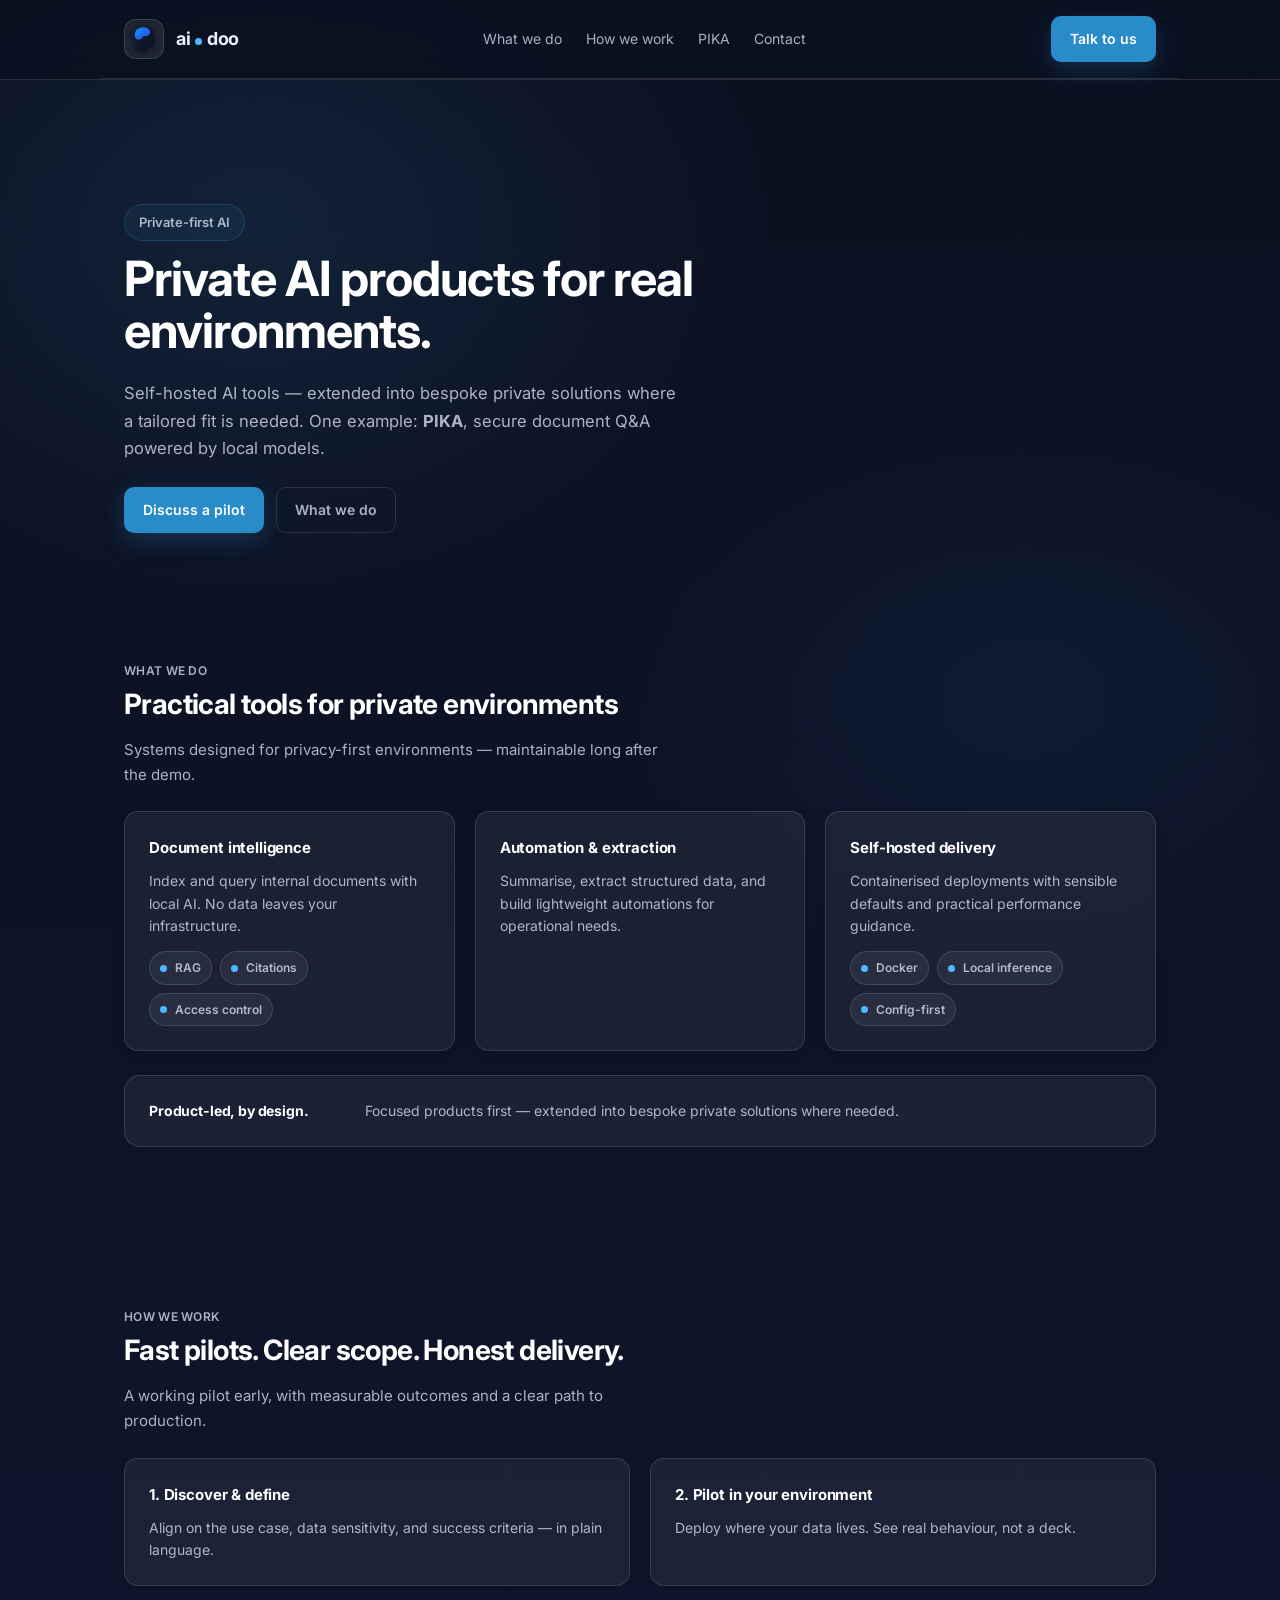
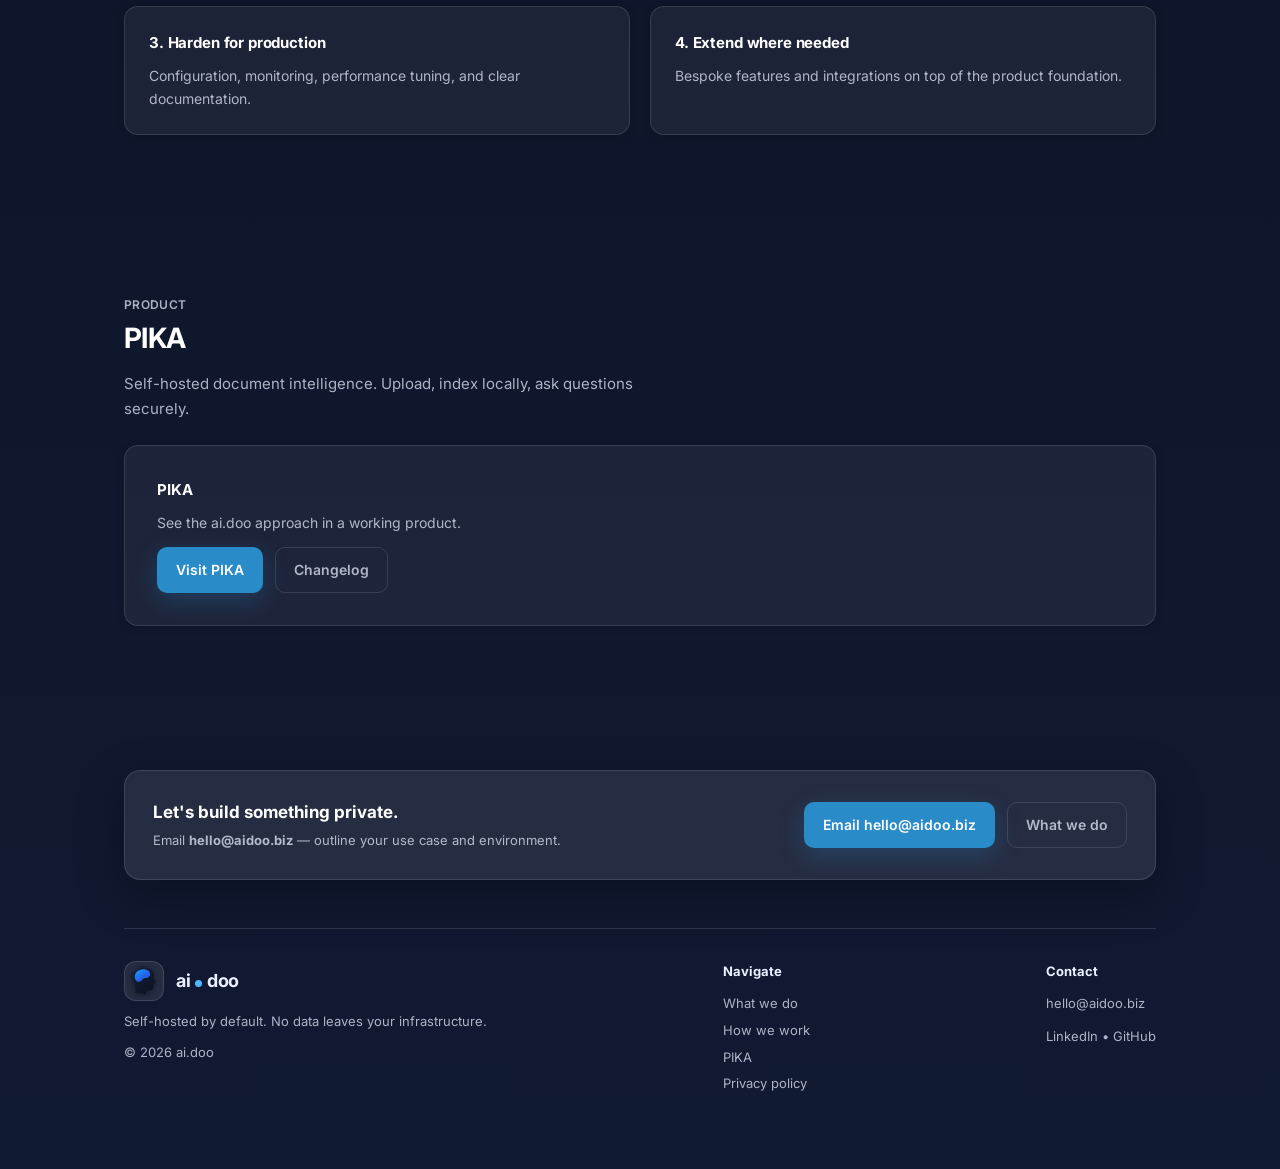
==== commit 9bc71bdd: "Add GitHub link to aidoo-systems org Co-Authored-By: Claude Sonnet 4.6 <noreply@anthropic.com>" ====
--- a/index.html
+++ b/index.html
@@ -571,9 +571,12 @@
 
     <div class="grid">
       <div class="card span12">
-        <h3>pikachat.biz</h3>
+        <h3>PIKA</h3>
         <p style="margin-bottom:12px;">See the ai.doo approach in a working product.</p>
-        <a class="btn primary" href="https://pikachat.biz" target="_blank" rel="noopener">Visit PIKA</a>
+        <div style="display:flex;gap:12px;flex-wrap:wrap">
+          <a class="btn primary" href="pika/">Visit PIKA</a>
+          <a class="btn subtle" href="pika/changelog.html">Changelog</a>
+        </div>
       </div>
     </div>
   </section>
@@ -611,14 +614,15 @@
         <div><a href="#what">What we do</a></div>
         <div><a href="#how">How we work</a></div>
         <div><a href="#pika">PIKA</a></div>
+        <div><a href="/privacy/">Privacy policy</a></div>
       </div>
 
       <div class="footerCol" style="font-size:13px;">
         <div style="font-weight:700;color:var(--ink);margin-bottom:8px;">Contact</div>
         <div><a href="mailto:hello@aidoo.biz">hello@aidoo.biz</a></div>
         <div style="margin-top:6px;">
-          <a href="#" title="Replace with your LinkedIn URL">LinkedIn</a> &bull;
-          <a href="#" title="Replace with your GitHub URL">GitHub</a>
+          <a href="https://www.linkedin.com/company/ai-doo/" target="_blank" rel="noopener">LinkedIn</a> &bull;
+          <a href="https://github.com/aidoo-systems" target="_blank" rel="noopener">GitHub</a>
         </div>
       </div>
     </div>
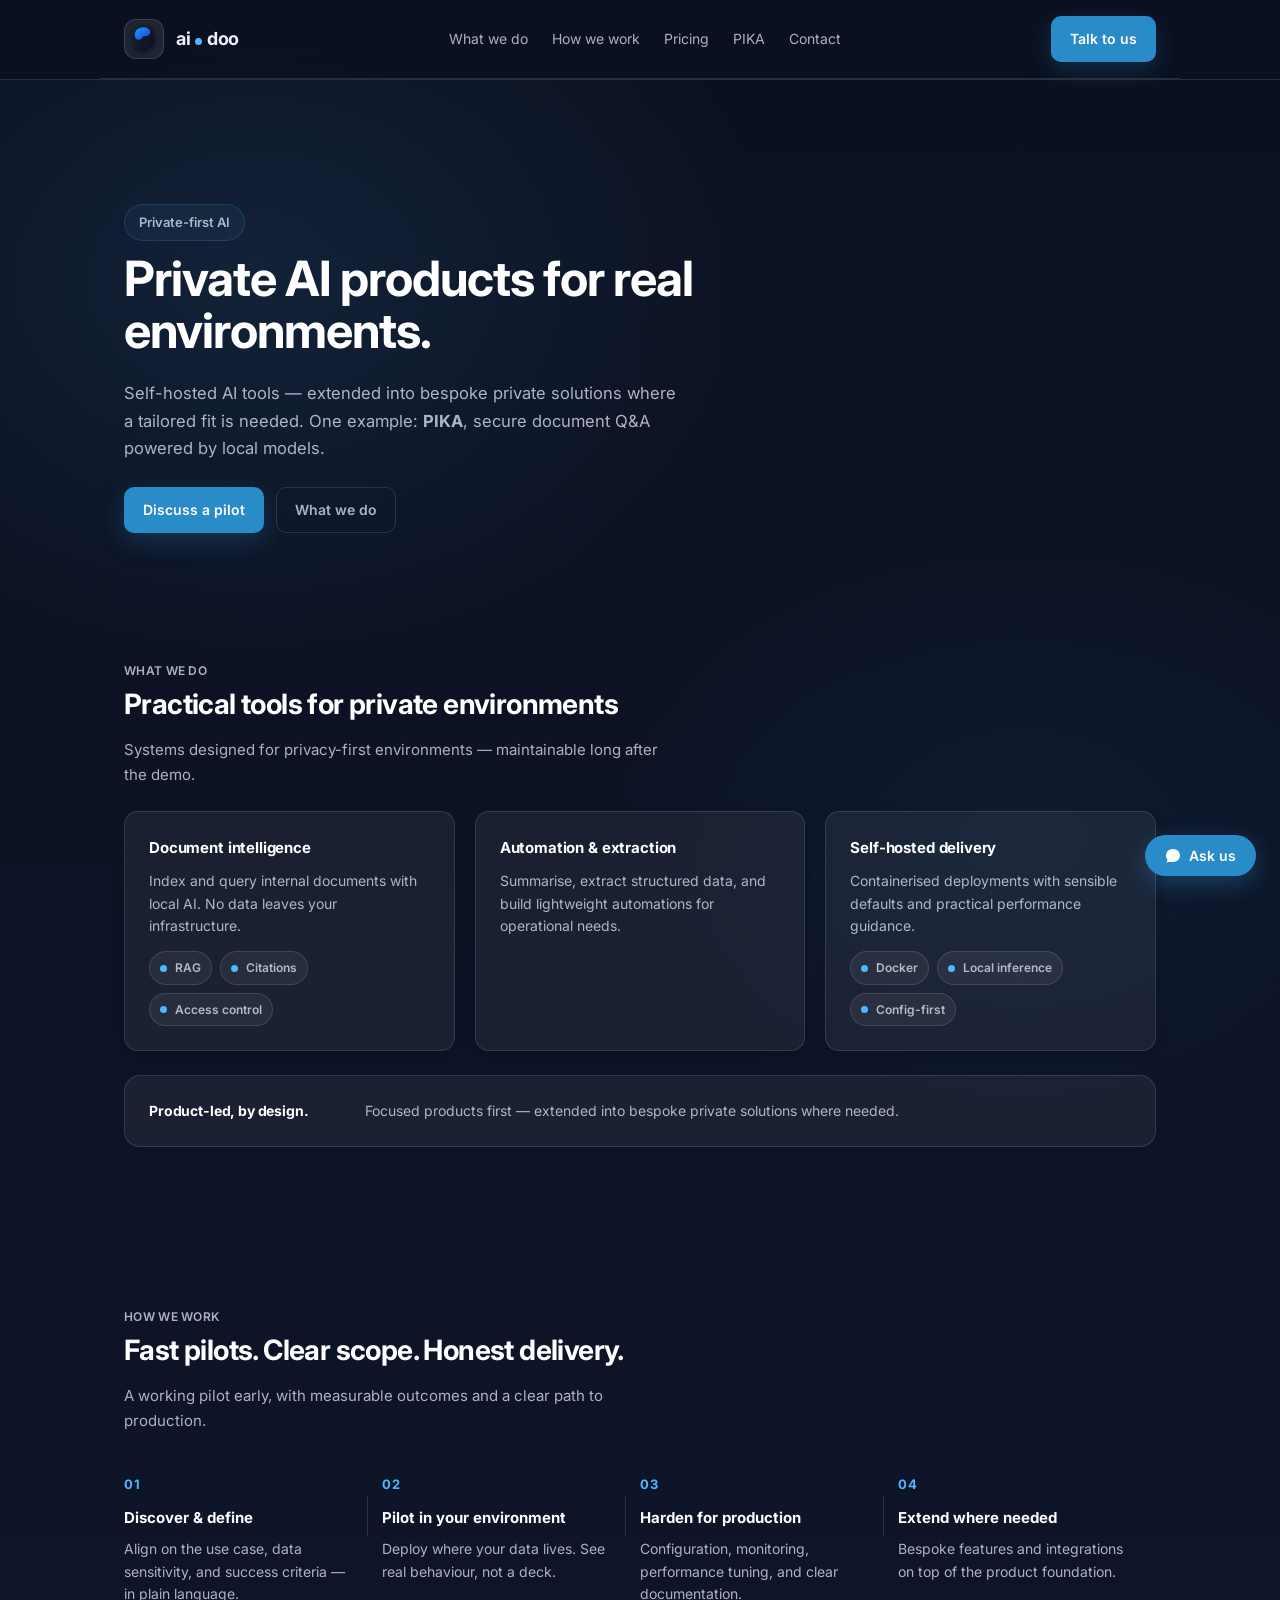
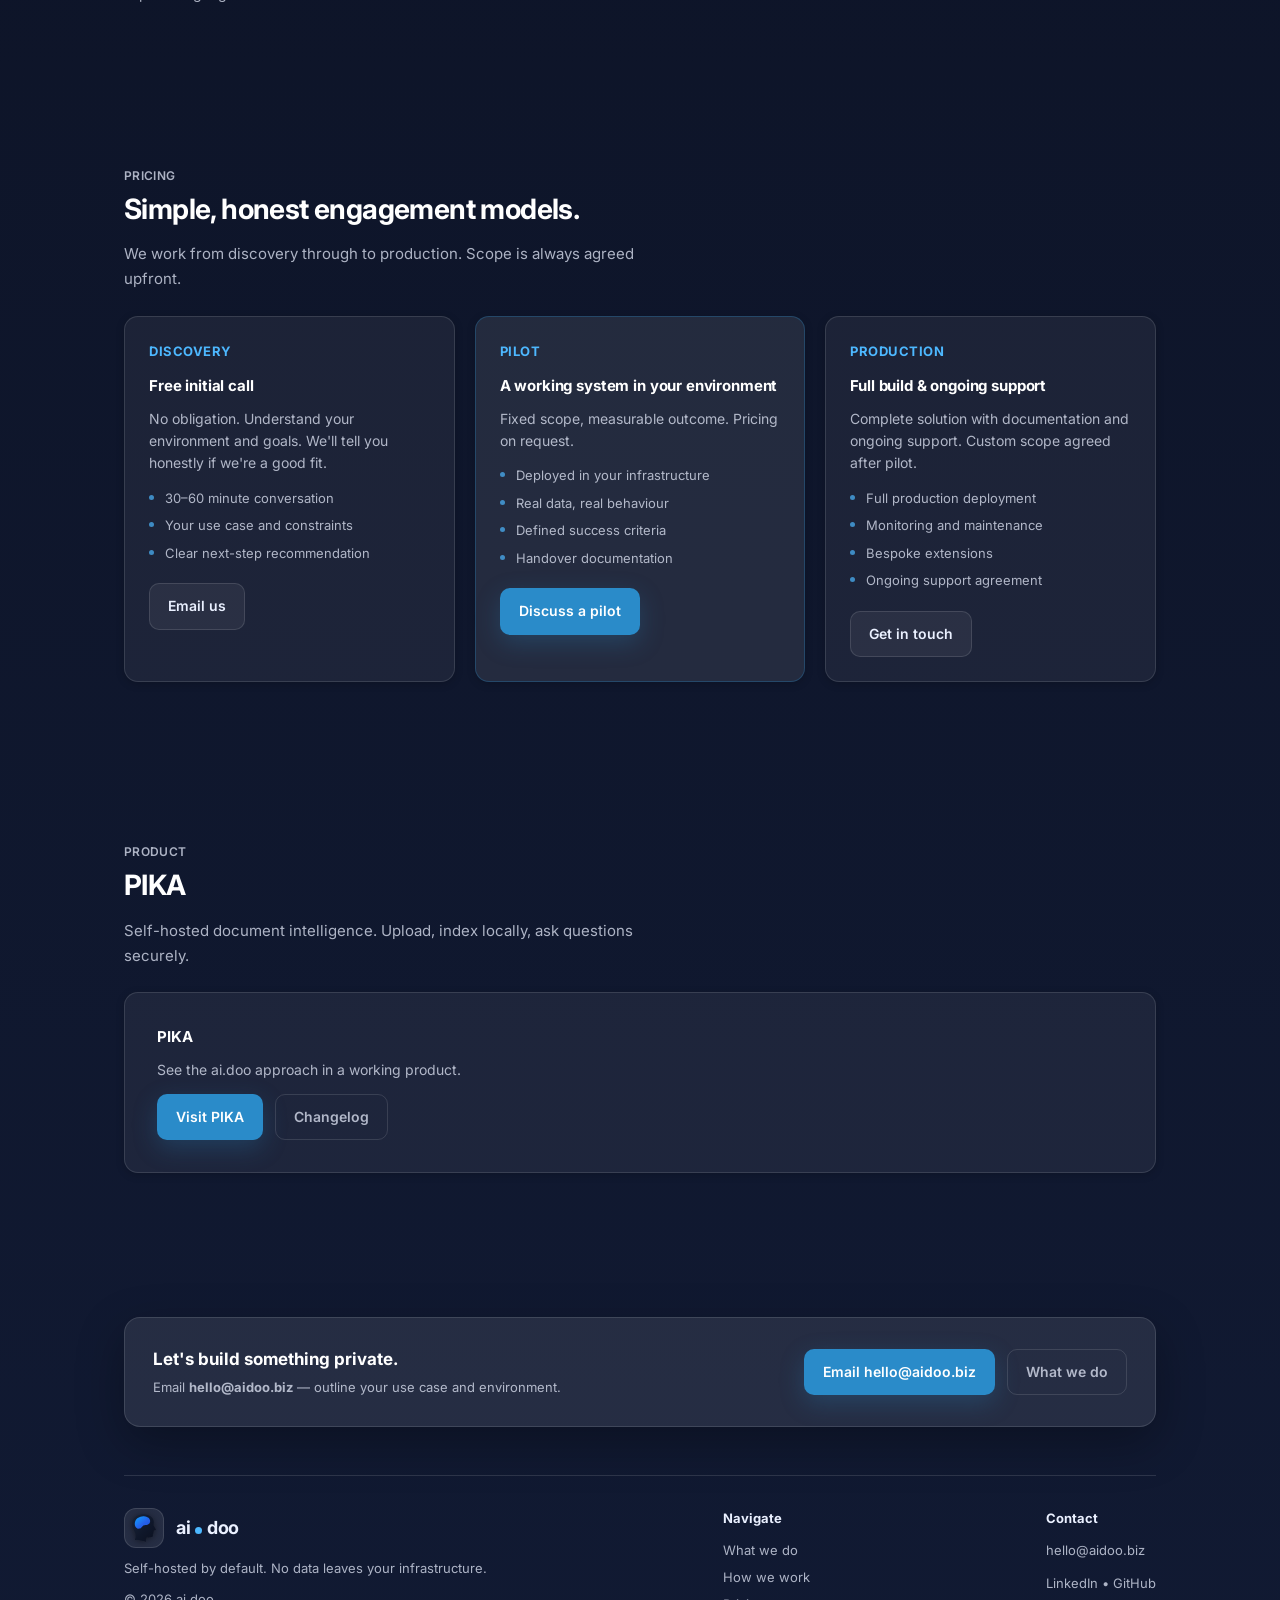
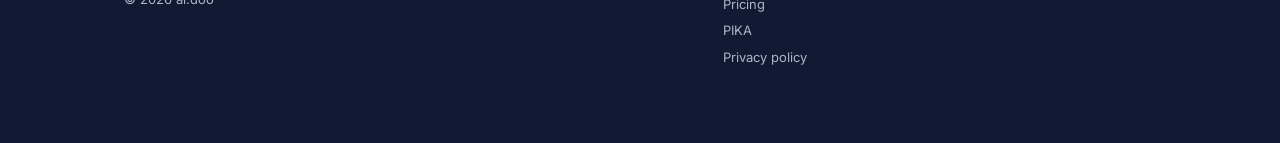
==== commit fd9a26fa: "Add journey steps, pricing section, and AI chat widget - Redesign #how section with numbered horizon" ====
--- a/index.html
+++ b/index.html
@@ -177,7 +177,7 @@
       margin:0 auto;
       transition:max-height .25s ease-out;
     }
-    .mobileNav.open{max-height:280px}
+    .mobileNav.open{max-height:320px}
     .mobileNav a{
       display:block;
       padding:12px 24px;
@@ -417,6 +417,126 @@
         animation-duration:0.01ms !important;
       }
     }
+
+    /* Journey steps */
+    .steps{display:grid;grid-template-columns:repeat(4,1fr);gap:0;margin-top:40px}
+    .step{padding:0 28px 0 0;position:relative}
+    .step:not(:last-child)::after{content:"";position:absolute;top:22px;right:14px;width:1px;height:40px;background:var(--stroke)}
+    .step-num{font-size:13px;font-weight:700;color:var(--accent2);letter-spacing:.5px;margin-bottom:12px;text-transform:uppercase}
+    .step h3{font-size:15px;font-weight:700;color:#fff;margin:0 0 8px}
+    .step p{font-size:14px;color:var(--muted);margin:0;line-height:1.6}
+
+    /* Pricing */
+    .pricingCard{background:var(--card2);border-color:rgba(42,139,201,.30)}
+    .featureList{list-style:none;padding:0;margin:14px 0 0;display:flex;flex-direction:column;gap:8px}
+    .featureList li{font-size:13px;color:var(--muted);padding-left:16px;position:relative;line-height:1.5}
+    .featureList li::before{content:"";position:absolute;left:0;top:6px;width:5px;height:5px;border-radius:999px;background:var(--accent2);opacity:.7}
+
+    /* Chat widget */
+    .chatFab{
+      position:fixed;bottom:24px;right:24px;z-index:200;
+      display:inline-flex;align-items:center;gap:8px;
+      padding:12px 20px;border-radius:999px;
+      border:none;background:var(--accent);
+      color:#fff;font-weight:600;font-size:14px;
+      cursor:pointer;
+      box-shadow:0 8px 24px rgba(42,139,201,.35);
+      transition:transform .16s ease-out,box-shadow .16s ease-out;
+      font-family:inherit;
+    }
+    .chatFab:hover{transform:translateY(-2px);box-shadow:0 12px 32px rgba(42,139,201,.45)}
+    .chatFab:focus-visible{outline:2px solid var(--accent2);outline-offset:2px}
+    .chatPanel{
+      position:fixed;bottom:80px;right:24px;z-index:200;
+      width:360px;max-width:calc(100vw - 32px);
+      border-radius:16px;
+      border:1px solid var(--stroke);
+      background:#111a33;
+      box-shadow:0 20px 60px rgba(0,0,0,.5);
+      display:flex;flex-direction:column;
+      overflow:hidden;
+      opacity:0;transform:translateY(12px) scale(.97);
+      pointer-events:none;
+      transition:opacity .2s ease,transform .2s ease;
+    }
+    .chatPanel.open{opacity:1;transform:none;pointer-events:auto}
+    .chatHead{
+      display:flex;align-items:center;justify-content:space-between;
+      padding:14px 16px;
+      border-bottom:1px solid var(--stroke);
+      background:rgba(255,255,255,.04);
+    }
+    .chatHead strong{font-size:14px;color:#fff;font-weight:700}
+    .chatClose{
+      background:none;border:none;color:var(--muted);
+      font-size:18px;cursor:pointer;padding:4px 6px;border-radius:6px;
+      line-height:1;font-family:inherit;
+      transition:color .15s ease;
+    }
+    .chatClose:hover{color:#fff}
+    .chatClose:focus-visible{outline:2px solid var(--accent2);outline-offset:2px}
+    .chatMessages{
+      flex:1;overflow-y:auto;padding:16px;
+      display:flex;flex-direction:column;gap:12px;
+      min-height:200px;max-height:320px;
+    }
+    .chatMsg{
+      max-width:85%;padding:10px 14px;border-radius:12px;
+      font-size:13px;line-height:1.55;
+    }
+    .chatMsg.assistant{
+      background:var(--card2);
+      border:1px solid var(--stroke);
+      color:var(--ink);
+      align-self:flex-start;
+      border-radius:4px 12px 12px 12px;
+    }
+    .chatMsg.user{
+      background:var(--accent);
+      color:#fff;
+      align-self:flex-end;
+      border-radius:12px 4px 12px 12px;
+    }
+    .chatMsg.typing{color:var(--muted);font-style:italic}
+    .chatInputRow{
+      display:flex;gap:8px;
+      padding:12px 16px;
+      border-top:1px solid var(--stroke);
+      background:rgba(255,255,255,.03);
+    }
+    .chatInput{
+      flex:1;background:var(--card);
+      border:1px solid var(--stroke);
+      border-radius:8px;
+      padding:9px 12px;
+      color:var(--ink);
+      font-size:13px;
+      font-family:inherit;
+      resize:none;
+      outline:none;
+      min-height:38px;max-height:80px;
+      line-height:1.4;
+      transition:border-color .15s ease;
+    }
+    .chatInput:focus{border-color:rgba(42,139,201,.45)}
+    .chatSend{
+      background:var(--accent);border:none;
+      color:#fff;font-weight:600;font-size:13px;
+      padding:9px 14px;border-radius:8px;
+      cursor:pointer;white-space:nowrap;
+      font-family:inherit;
+      transition:background .15s ease;
+    }
+    .chatSend:hover{background:#2070a8}
+    .chatSend:disabled{opacity:.5;cursor:not-allowed}
+    .chatSend:focus-visible{outline:2px solid var(--accent2);outline-offset:2px}
+
+    @media (max-width:920px){
+      .steps{grid-template-columns:1fr;gap:24px}
+      .step:not(:last-child)::after{display:none}
+      .step{padding:0;border-left:2px solid var(--stroke);padding-left:20px}
+      .chatPanel{bottom:72px}
+    }
   </style>
 
   <script type="application/ld+json">
@@ -454,6 +574,7 @@
     <nav aria-label="Primary navigation">
       <a href="#what">What we do</a>
       <a href="#how">How we work</a>
+      <a href="#pricing">Pricing</a>
       <a href="#pika">PIKA</a>
       <a href="#contact">Contact</a>
     </nav>
@@ -467,6 +588,7 @@
   <div class="mobileNav" id="mobileNav">
     <a href="#what">What we do</a>
     <a href="#how">How we work</a>
+    <a href="#pricing">Pricing</a>
     <a href="#pika">PIKA</a>
     <a href="#contact">Contact</a>
   </div>
@@ -541,22 +663,81 @@
       A working pilot early, with measurable outcomes and a clear path to production.
     </p>
 
+    <div class="steps">
+      <div class="step">
+        <div class="step-num">01</div>
+        <h3>Discover &amp; define</h3>
+        <p>Align on the use case, data sensitivity, and success criteria — in plain language.</p>
+      </div>
+      <div class="step">
+        <div class="step-num">02</div>
+        <h3>Pilot in your environment</h3>
+        <p>Deploy where your data lives. See real behaviour, not a deck.</p>
+      </div>
+      <div class="step">
+        <div class="step-num">03</div>
+        <h3>Harden for production</h3>
+        <p>Configuration, monitoring, performance tuning, and clear documentation.</p>
+      </div>
+      <div class="step">
+        <div class="step-num">04</div>
+        <h3>Extend where needed</h3>
+        <p>Bespoke features and integrations on top of the product foundation.</p>
+      </div>
+    </div>
+  </section>
+
+  <!-- PRICING -->
+  <section class="section" id="pricing">
+    <p class="kicker">Pricing</p>
+    <h2 class="h2">Simple, honest engagement models.</h2>
+    <p class="lead">
+      We work from discovery through to production. Scope is always agreed upfront.
+    </p>
+
     <div class="grid">
-      <div class="card span6">
-        <h3>1. Discover &amp; define</h3>
-        <p>Align on the use case, data sensitivity, and success criteria — in plain language.</p>
-      </div>
-      <div class="card span6">
-        <h3>2. Pilot in your environment</h3>
-        <p>Deploy where your data lives. See real behaviour, not a deck.</p>
-      </div>
-      <div class="card span6">
-        <h3>3. Harden for production</h3>
-        <p>Configuration, monitoring, performance tuning, and clear documentation.</p>
-      </div>
-      <div class="card span6">
-        <h3>4. Extend where needed</h3>
-        <p>Bespoke features and integrations on top of the product foundation.</p>
+      <div class="card span4">
+        <div class="step-num">Discovery</div>
+        <h3>Free initial call</h3>
+        <p>No obligation. Understand your environment and goals. We'll tell you honestly if we're a good fit.</p>
+        <ul class="featureList">
+          <li>30–60 minute conversation</li>
+          <li>Your use case and constraints</li>
+          <li>Clear next-step recommendation</li>
+        </ul>
+        <div style="margin-top:20px;">
+          <a class="btn" href="mailto:hello@aidoo.biz?subject=Discovery%20call">Email us</a>
+        </div>
+      </div>
+
+      <div class="card span4 pricingCard">
+        <div class="step-num">Pilot</div>
+        <h3>A working system in your environment</h3>
+        <p>Fixed scope, measurable outcome. Pricing on request.</p>
+        <ul class="featureList">
+          <li>Deployed in your infrastructure</li>
+          <li>Real data, real behaviour</li>
+          <li>Defined success criteria</li>
+          <li>Handover documentation</li>
+        </ul>
+        <div style="margin-top:20px;">
+          <a class="btn primary" href="mailto:hello@aidoo.biz?subject=Pilot%20discussion">Discuss a pilot</a>
+        </div>
+      </div>
+
+      <div class="card span4">
+        <div class="step-num">Production</div>
+        <h3>Full build &amp; ongoing support</h3>
+        <p>Complete solution with documentation and ongoing support. Custom scope agreed after pilot.</p>
+        <ul class="featureList">
+          <li>Full production deployment</li>
+          <li>Monitoring and maintenance</li>
+          <li>Bespoke extensions</li>
+          <li>Ongoing support agreement</li>
+        </ul>
+        <div style="margin-top:20px;">
+          <a class="btn" href="mailto:hello@aidoo.biz?subject=Production%20enquiry">Get in touch</a>
+        </div>
       </div>
     </div>
   </section>
@@ -613,6 +794,7 @@
         <div style="font-weight:700;color:var(--ink);margin-bottom:8px;">Navigate</div>
         <div><a href="#what">What we do</a></div>
         <div><a href="#how">How we work</a></div>
+        <div><a href="#pricing">Pricing</a></div>
         <div><a href="#pika">PIKA</a></div>
         <div><a href="/privacy/">Privacy policy</a></div>
       </div>
@@ -630,6 +812,26 @@
 
 </main>
 
+<!-- CHAT WIDGET -->
+<button class="chatFab" id="chatFab" aria-label="Open chat" aria-expanded="false" aria-controls="chatPanel">
+  <svg width="16" height="16" viewBox="0 0 16 16" fill="none" aria-hidden="true"><path d="M8 1C4.134 1 1 3.91 1 7.5c0 1.57.58 3.01 1.55 4.13L1.5 14.5l3.26-.87A7.17 7.17 0 0 0 8 14c3.866 0 7-2.91 7-6.5S11.866 1 8 1Z" fill="currentColor"/></svg>
+  Ask us
+</button>
+
+<div class="chatPanel" id="chatPanel" role="dialog" aria-modal="true" aria-label="Chat with ai.doo">
+  <div class="chatHead">
+    <strong>Ask ai.doo</strong>
+    <button class="chatClose" id="chatClose" aria-label="Close chat">&#x2715;</button>
+  </div>
+  <div class="chatMessages" id="chatMessages" aria-live="polite" aria-atomic="false">
+    <div class="chatMsg assistant">Hi! Ask me anything about ai.doo, PIKA, or how we work.</div>
+  </div>
+  <div class="chatInputRow">
+    <textarea class="chatInput" id="chatInput" placeholder="Type a message…" rows="1" aria-label="Your message"></textarea>
+    <button class="chatSend" id="chatSend">Send</button>
+  </div>
+</div>
+
 <script>
   document.getElementById("year").textContent = new Date().getFullYear();
 
@@ -654,6 +856,88 @@
       menuBtn.setAttribute("aria-expanded", "false");
     }
   });
+
+  // Chat widget
+  (function() {
+    const fab = document.getElementById("chatFab");
+    const panel = document.getElementById("chatPanel");
+    const closeBtn = document.getElementById("chatClose");
+    const input = document.getElementById("chatInput");
+    const sendBtn = document.getElementById("chatSend");
+    const messages = document.getElementById("chatMessages");
+
+    function openChat() {
+      panel.classList.add("open");
+      fab.setAttribute("aria-expanded", "true");
+      input.focus();
+    }
+
+    function closeChat() {
+      panel.classList.remove("open");
+      fab.setAttribute("aria-expanded", "false");
+      fab.focus();
+    }
+
+    fab.addEventListener("click", () => {
+      panel.classList.contains("open") ? closeChat() : openChat();
+    });
+
+    closeBtn.addEventListener("click", closeChat);
+
+    document.addEventListener("keydown", (e) => {
+      if (e.key === "Escape" && panel.classList.contains("open")) closeChat();
+    });
+
+    function appendMsg(role, text) {
+      const div = document.createElement("div");
+      div.className = "chatMsg " + role;
+      div.textContent = text;
+      messages.appendChild(div);
+      messages.scrollTop = messages.scrollHeight;
+      return div;
+    }
+
+    async function sendMessage() {
+      const text = input.value.trim();
+      if (!text) return;
+      input.value = "";
+      input.style.height = "";
+      sendBtn.disabled = true;
+      appendMsg("user", text);
+      const typing = appendMsg("assistant typing", "…");
+      try {
+        const res = await fetch("https://aidoo.biz/api/chat", {
+          method: "POST",
+          headers: { "Content-Type": "application/json" },
+          body: JSON.stringify({ message: text })
+        });
+        const data = await res.json();
+        typing.className = "chatMsg assistant";
+        typing.textContent = data.reply || "Sorry, I couldn't get a response.";
+      } catch {
+        typing.className = "chatMsg assistant";
+        typing.textContent = "Sorry, something went wrong. Try emailing hello@aidoo.biz.";
+      } finally {
+        sendBtn.disabled = false;
+        messages.scrollTop = messages.scrollHeight;
+        input.focus();
+      }
+    }
+
+    sendBtn.addEventListener("click", sendMessage);
+
+    input.addEventListener("keydown", (e) => {
+      if (e.key === "Enter" && !e.shiftKey) {
+        e.preventDefault();
+        sendMessage();
+      }
+    });
+
+    input.addEventListener("input", function() {
+      this.style.height = "";
+      this.style.height = Math.min(this.scrollHeight, 80) + "px";
+    });
+  })();
 </script>
 </body>
 </html>
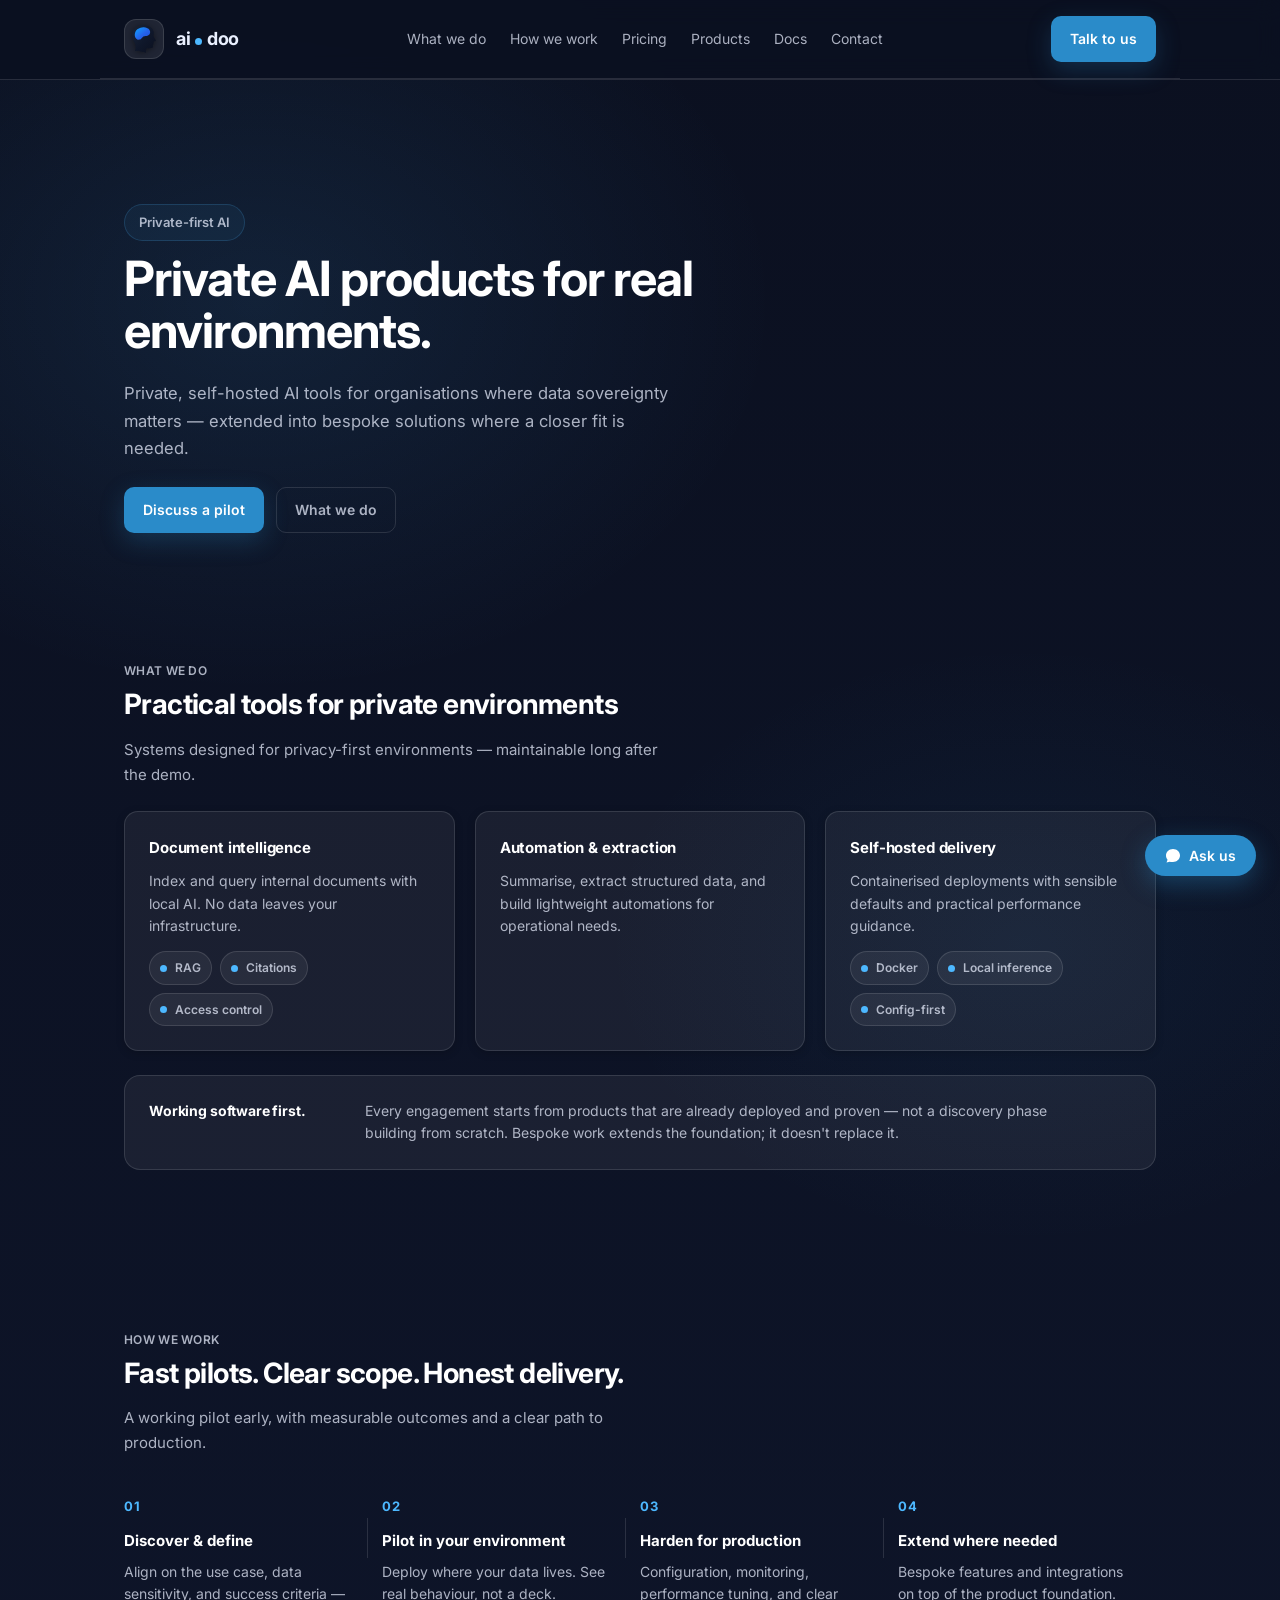
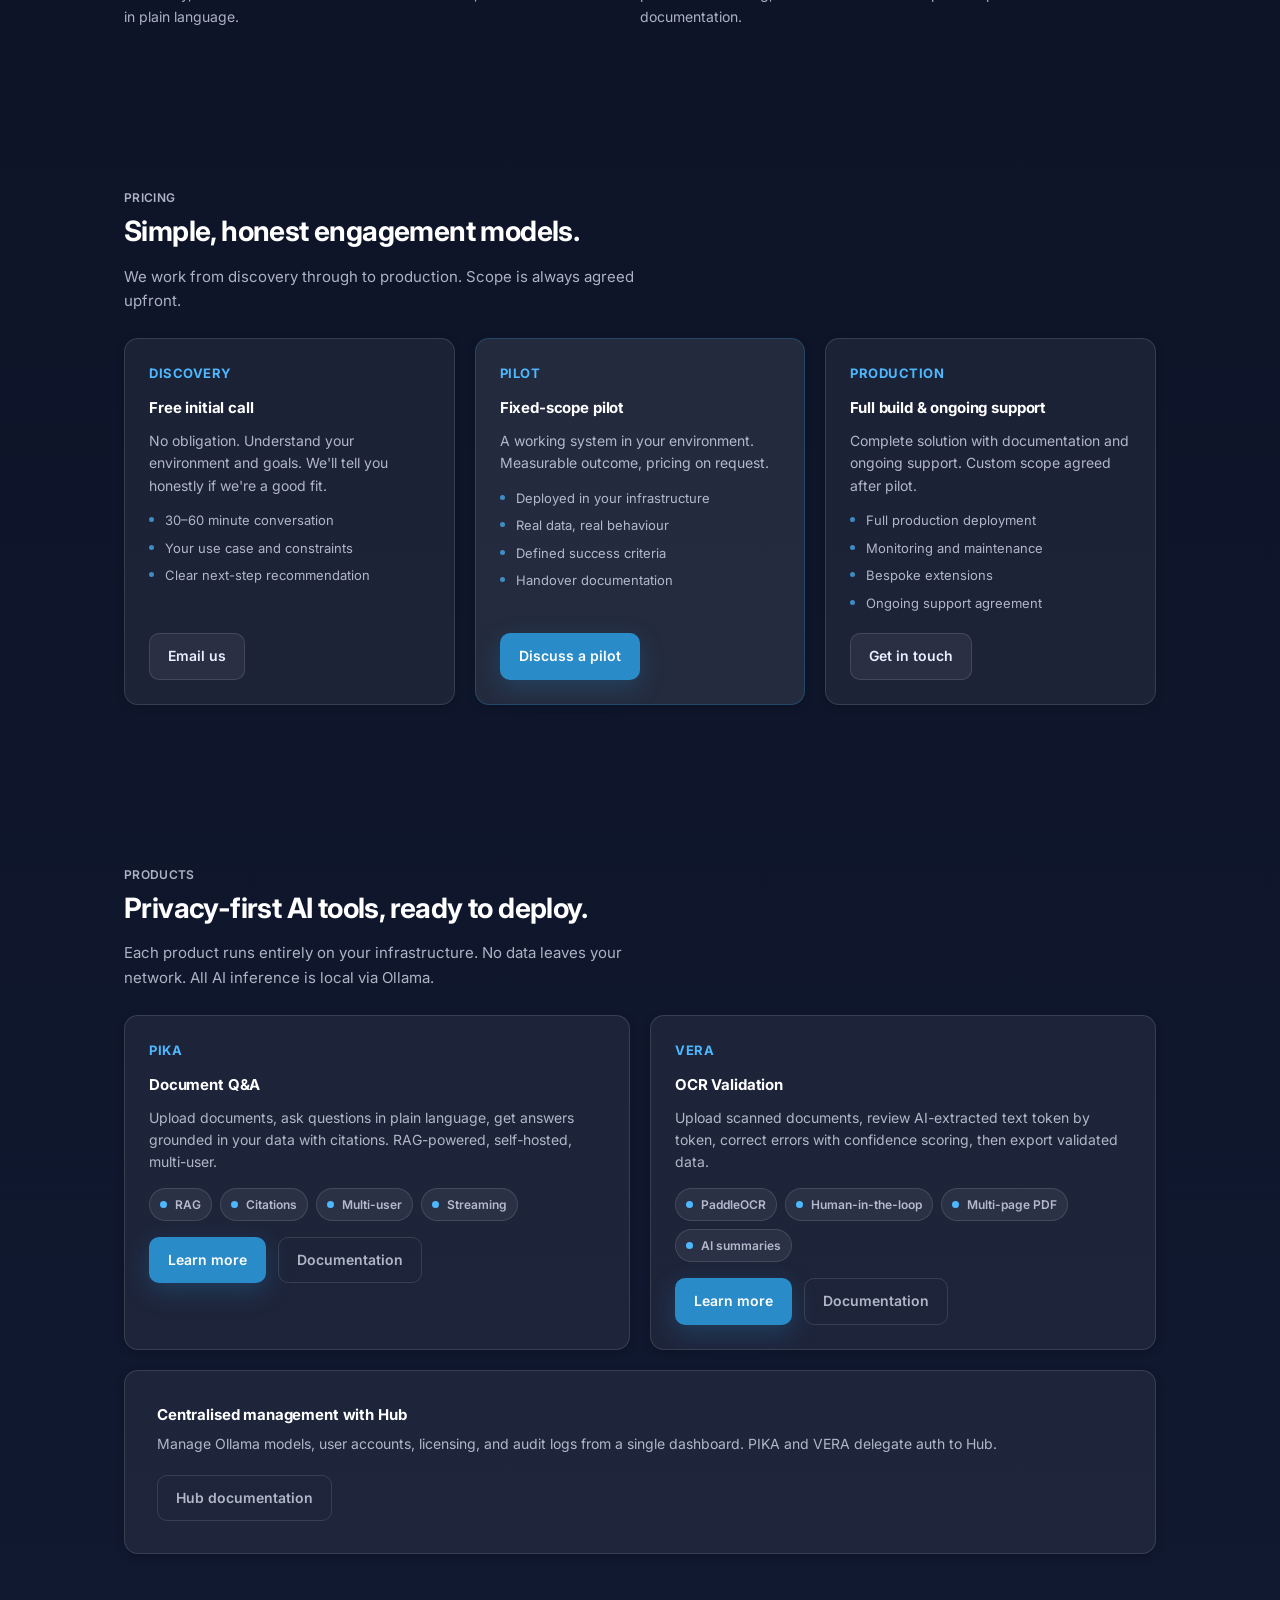
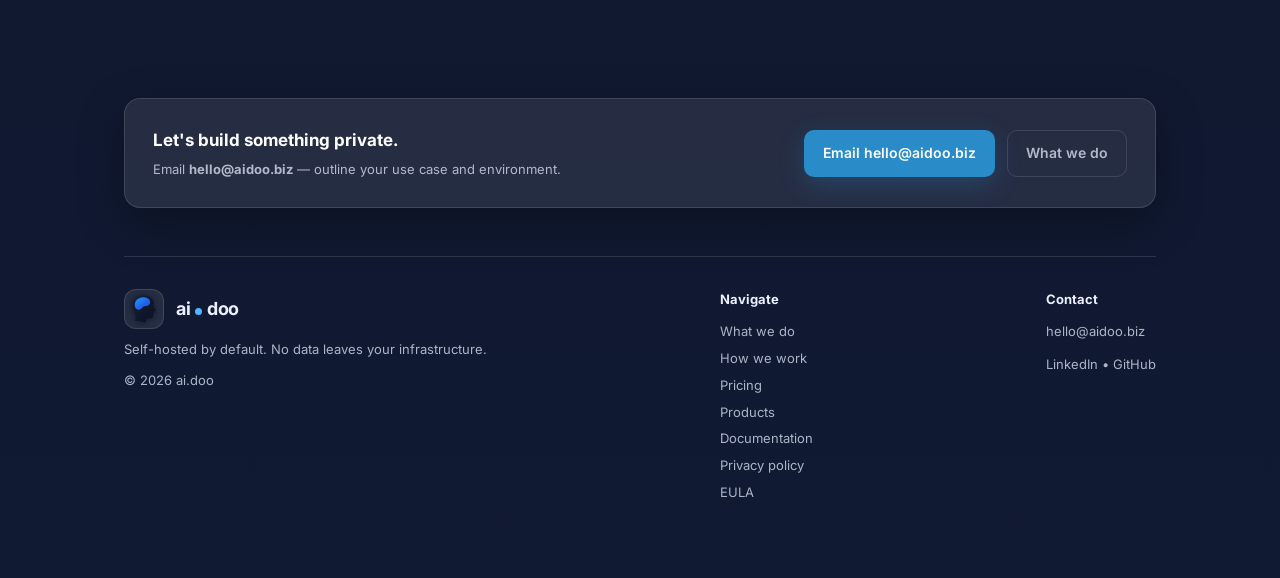
==== commit fc689175: "Add EULA to docs site and link from all page footers - Copy EULA to docs/eula.md, add to MkDocs nav " ====
--- a/index.html
+++ b/index.html
@@ -428,6 +428,8 @@
 
     /* Pricing */
     .pricingCard{background:var(--card2);border-color:rgba(42,139,201,.30)}
+    .pricingTier{display:flex;flex-direction:column}
+    .pricingBtnWrap{margin-top:auto;padding-top:20px}
     .featureList{list-style:none;padding:0;margin:14px 0 0;display:flex;flex-direction:column;gap:8px}
     .featureList li{font-size:13px;color:var(--muted);padding-left:16px;position:relative;line-height:1.5}
     .featureList li::before{content:"";position:absolute;left:0;top:6px;width:5px;height:5px;border-radius:999px;background:var(--accent2);opacity:.7}
@@ -575,7 +577,8 @@
       <a href="#what">What we do</a>
       <a href="#how">How we work</a>
       <a href="#pricing">Pricing</a>
-      <a href="#pika">PIKA</a>
+      <a href="#products">Products</a>
+      <a href="https://docs.aidoo.biz" target="_blank" rel="noopener">Docs</a>
       <a href="#contact">Contact</a>
     </nav>
 
@@ -589,7 +592,8 @@
     <a href="#what">What we do</a>
     <a href="#how">How we work</a>
     <a href="#pricing">Pricing</a>
-    <a href="#pika">PIKA</a>
+    <a href="#products">Products</a>
+    <a href="https://docs.aidoo.biz" target="_blank" rel="noopener">Docs</a>
     <a href="#contact">Contact</a>
   </div>
 </header>
@@ -603,7 +607,7 @@
     <h1>Private AI products for real environments.</h1>
 
     <p class="sub">
-      Self-hosted AI tools — extended into bespoke private solutions where a tailored fit is needed. One example: <strong>PIKA</strong>, secure document Q&amp;A powered by local models.
+      Private, self-hosted AI tools for organisations where data sovereignty matters — extended into bespoke solutions where a closer fit is needed.
     </p>
 
     <div class="ctaRow">
@@ -648,9 +652,9 @@
     </div>
 
     <div class="proof" aria-label="Positioning note">
-      <p class="title">Product-led, by design.</p>
+      <p class="title">Working software first.</p>
       <p>
-        Focused products first — extended into bespoke private solutions where needed.
+        Every engagement starts from products that are already deployed and proven — not a discovery phase building from scratch. Bespoke work extends the foundation; it doesn't replace it.
       </p>
     </div>
   </section>
@@ -696,7 +700,7 @@
     </p>
 
     <div class="grid">
-      <div class="card span4">
+      <div class="card span4 pricingTier">
         <div class="step-num">Discovery</div>
         <h3>Free initial call</h3>
         <p>No obligation. Understand your environment and goals. We'll tell you honestly if we're a good fit.</p>
@@ -705,27 +709,27 @@
           <li>Your use case and constraints</li>
           <li>Clear next-step recommendation</li>
         </ul>
-        <div style="margin-top:20px;">
+        <div class="pricingBtnWrap">
           <a class="btn" href="mailto:hello@aidoo.biz?subject=Discovery%20call">Email us</a>
         </div>
       </div>
 
-      <div class="card span4 pricingCard">
+      <div class="card span4 pricingCard pricingTier">
         <div class="step-num">Pilot</div>
-        <h3>A working system in your environment</h3>
-        <p>Fixed scope, measurable outcome. Pricing on request.</p>
+        <h3>Fixed-scope pilot</h3>
+        <p>A working system in your environment. Measurable outcome, pricing on request.</p>
         <ul class="featureList">
           <li>Deployed in your infrastructure</li>
           <li>Real data, real behaviour</li>
           <li>Defined success criteria</li>
           <li>Handover documentation</li>
         </ul>
-        <div style="margin-top:20px;">
+        <div class="pricingBtnWrap">
           <a class="btn primary" href="mailto:hello@aidoo.biz?subject=Pilot%20discussion">Discuss a pilot</a>
         </div>
       </div>
 
-      <div class="card span4">
+      <div class="card span4 pricingTier">
         <div class="step-num">Production</div>
         <h3>Full build &amp; ongoing support</h3>
         <p>Complete solution with documentation and ongoing support. Custom scope agreed after pilot.</p>
@@ -735,29 +739,63 @@
           <li>Bespoke extensions</li>
           <li>Ongoing support agreement</li>
         </ul>
-        <div style="margin-top:20px;">
+        <div class="pricingBtnWrap">
           <a class="btn" href="mailto:hello@aidoo.biz?subject=Production%20enquiry">Get in touch</a>
         </div>
       </div>
     </div>
   </section>
 
-  <!-- PIKA -->
-  <section class="section" id="pika">
-    <p class="kicker">Product</p>
-    <h2 class="h2">PIKA</h2>
+  <!-- PRODUCTS -->
+  <section class="section" id="products">
+    <p class="kicker">Products</p>
+    <h2 class="h2">Privacy-first AI tools, ready to deploy.</h2>
     <p class="lead">
-      Self-hosted document intelligence. Upload, index locally, ask questions securely.
+      Each product runs entirely on your infrastructure. No data leaves your network. All AI inference is local via Ollama.
     </p>
 
     <div class="grid">
-      <div class="card span12">
-        <h3>PIKA</h3>
-        <p style="margin-bottom:12px;">See the ai.doo approach in a working product.</p>
-        <div style="display:flex;gap:12px;flex-wrap:wrap">
-          <a class="btn primary" href="pika/">Visit PIKA</a>
-          <a class="btn subtle" href="pika/changelog.html">Changelog</a>
-        </div>
+      <!-- PIKA -->
+      <div class="card span6">
+        <div class="step-num">PIKA</div>
+        <h3>Document Q&amp;A</h3>
+        <p>Upload documents, ask questions in plain language, get answers grounded in your data with citations. RAG-powered, self-hosted, multi-user.</p>
+        <div class="chips">
+          <span class="chip"><span class="dot"></span> RAG</span>
+          <span class="chip"><span class="dot"></span> Citations</span>
+          <span class="chip"><span class="dot"></span> Multi-user</span>
+          <span class="chip"><span class="dot"></span> Streaming</span>
+        </div>
+        <div style="margin-top:16px;display:flex;gap:12px;flex-wrap:wrap;">
+          <a class="btn primary" href="pika/">Learn more</a>
+          <a class="btn subtle" href="https://docs.aidoo.biz/pika/overview" target="_blank" rel="noopener">Documentation</a>
+        </div>
+      </div>
+
+      <!-- VERA -->
+      <div class="card span6">
+        <div class="step-num">VERA</div>
+        <h3>OCR Validation</h3>
+        <p>Upload scanned documents, review AI-extracted text token by token, correct errors with confidence scoring, then export validated data.</p>
+        <div class="chips">
+          <span class="chip"><span class="dot"></span> PaddleOCR</span>
+          <span class="chip"><span class="dot"></span> Human-in-the-loop</span>
+          <span class="chip"><span class="dot"></span> Multi-page PDF</span>
+          <span class="chip"><span class="dot"></span> AI summaries</span>
+        </div>
+        <div style="margin-top:16px;display:flex;gap:12px;flex-wrap:wrap;">
+          <a class="btn primary" href="vera/">Learn more</a>
+          <a class="btn subtle" href="https://docs.aidoo.biz/vera/overview" target="_blank" rel="noopener">Documentation</a>
+        </div>
+      </div>
+
+      <!-- Hub -->
+      <div class="card span12" style="display:flex;align-items:center;justify-content:space-between;gap:20px;flex-wrap:wrap;">
+        <div>
+          <h3 style="margin-bottom:6px;">Centralised management with Hub</h3>
+          <p>Manage Ollama models, user accounts, licensing, and audit logs from a single dashboard. PIKA and VERA delegate auth to Hub.</p>
+        </div>
+        <a class="btn subtle" href="https://docs.aidoo.biz/admin/hub" target="_blank" rel="noopener">Hub documentation</a>
       </div>
     </div>
   </section>
@@ -795,8 +833,10 @@
         <div><a href="#what">What we do</a></div>
         <div><a href="#how">How we work</a></div>
         <div><a href="#pricing">Pricing</a></div>
-        <div><a href="#pika">PIKA</a></div>
+        <div><a href="#products">Products</a></div>
+        <div><a href="https://docs.aidoo.biz" target="_blank" rel="noopener">Documentation</a></div>
         <div><a href="/privacy/">Privacy policy</a></div>
+        <div><a href="https://docs.aidoo.biz/eula/" target="_blank" rel="noopener">EULA</a></div>
       </div>
 
       <div class="footerCol" style="font-size:13px;">
@@ -824,7 +864,7 @@
     <button class="chatClose" id="chatClose" aria-label="Close chat">&#x2715;</button>
   </div>
   <div class="chatMessages" id="chatMessages" aria-live="polite" aria-atomic="false">
-    <div class="chatMsg assistant">Hi! Ask me anything about ai.doo, PIKA, or how we work.</div>
+    <div class="chatMsg assistant">Hi. Ask me anything about ai.doo, PIKA, or how we work.</div>
   </div>
   <div class="chatInputRow">
     <textarea class="chatInput" id="chatInput" placeholder="Type a message…" rows="1" aria-label="Your message"></textarea>
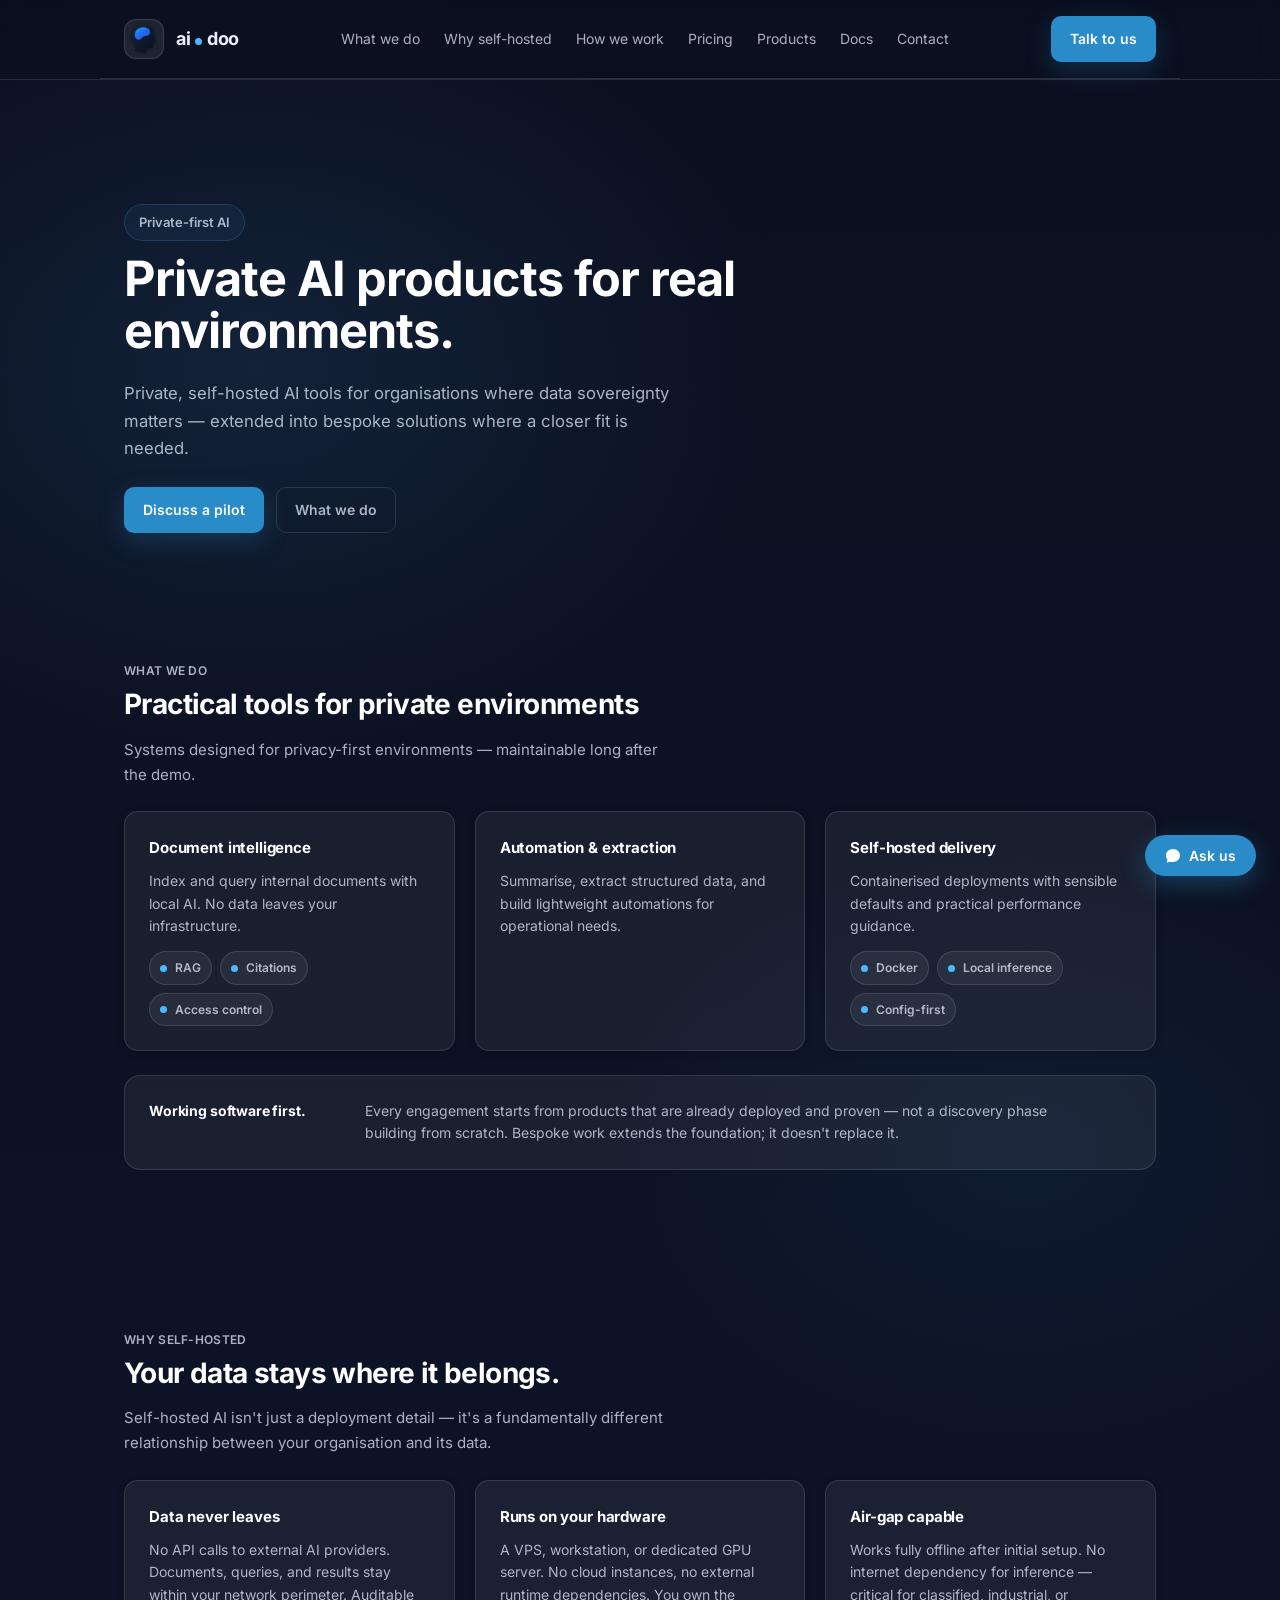
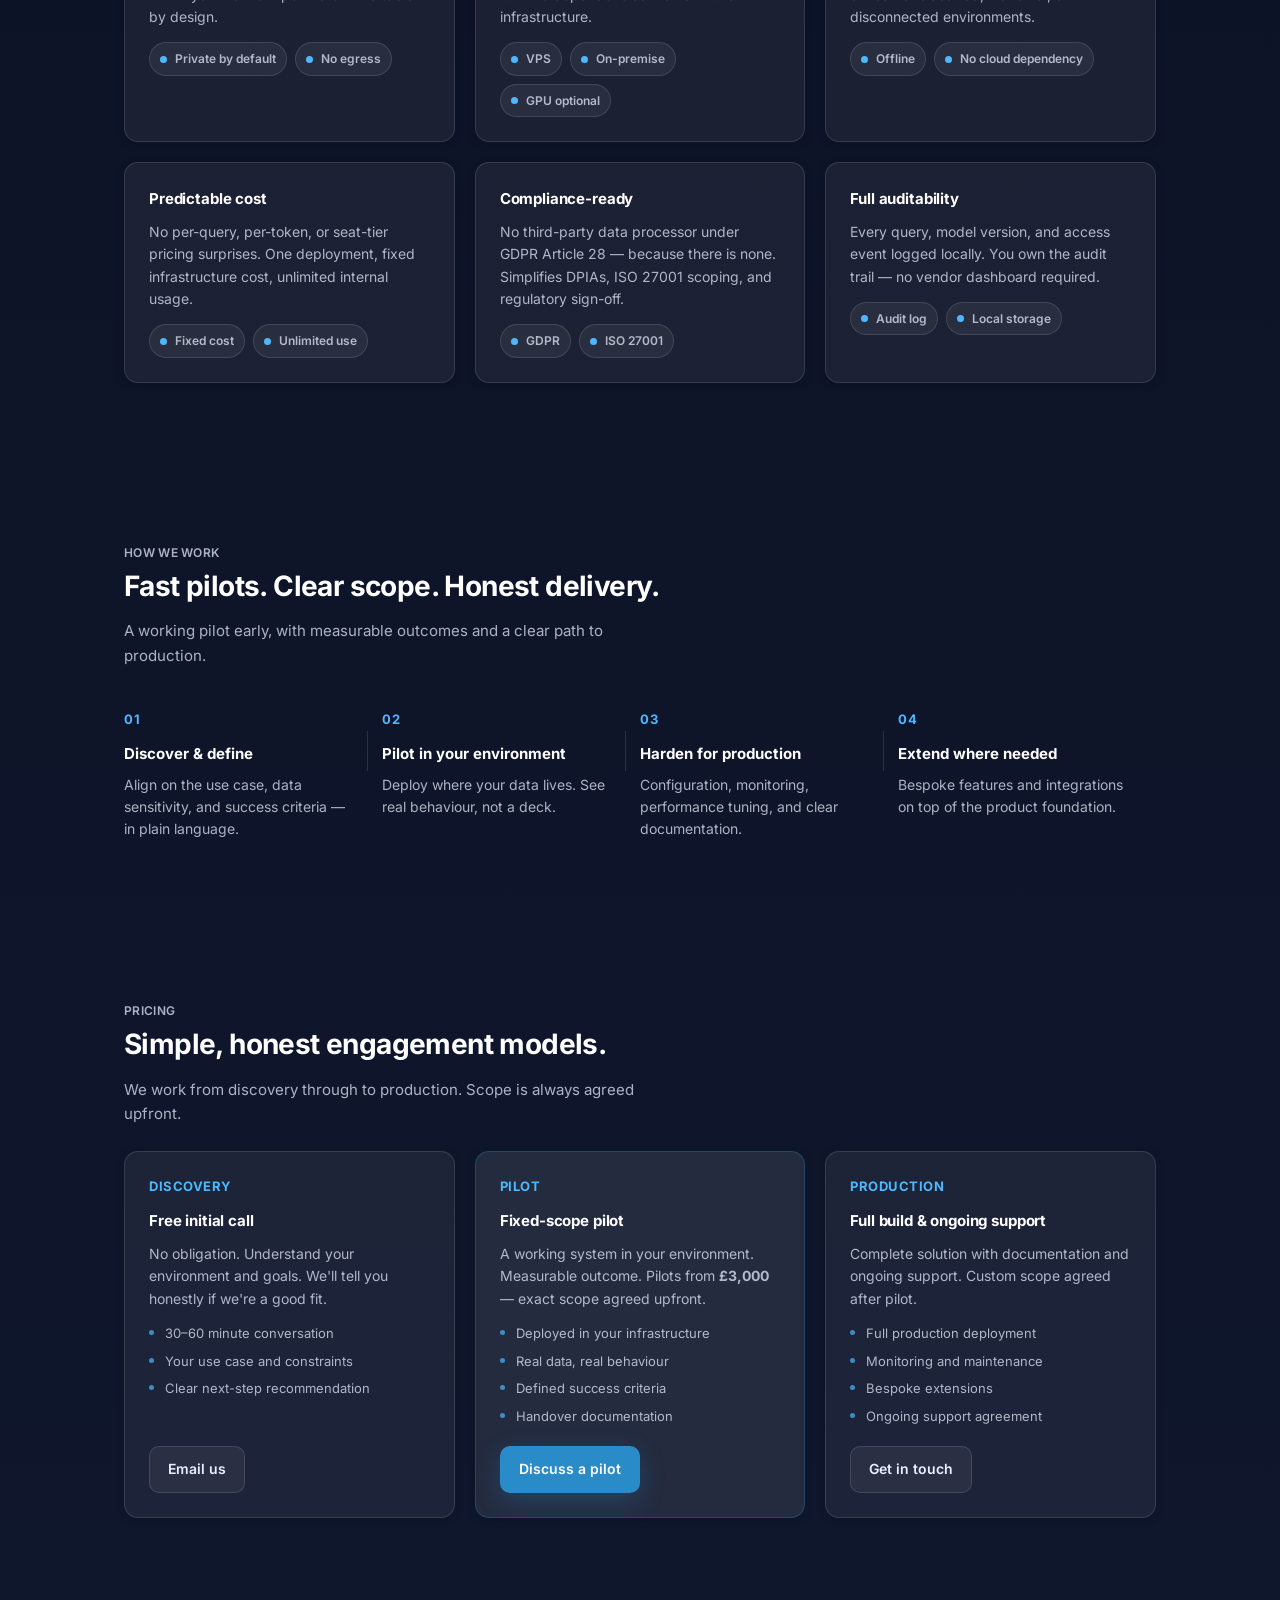
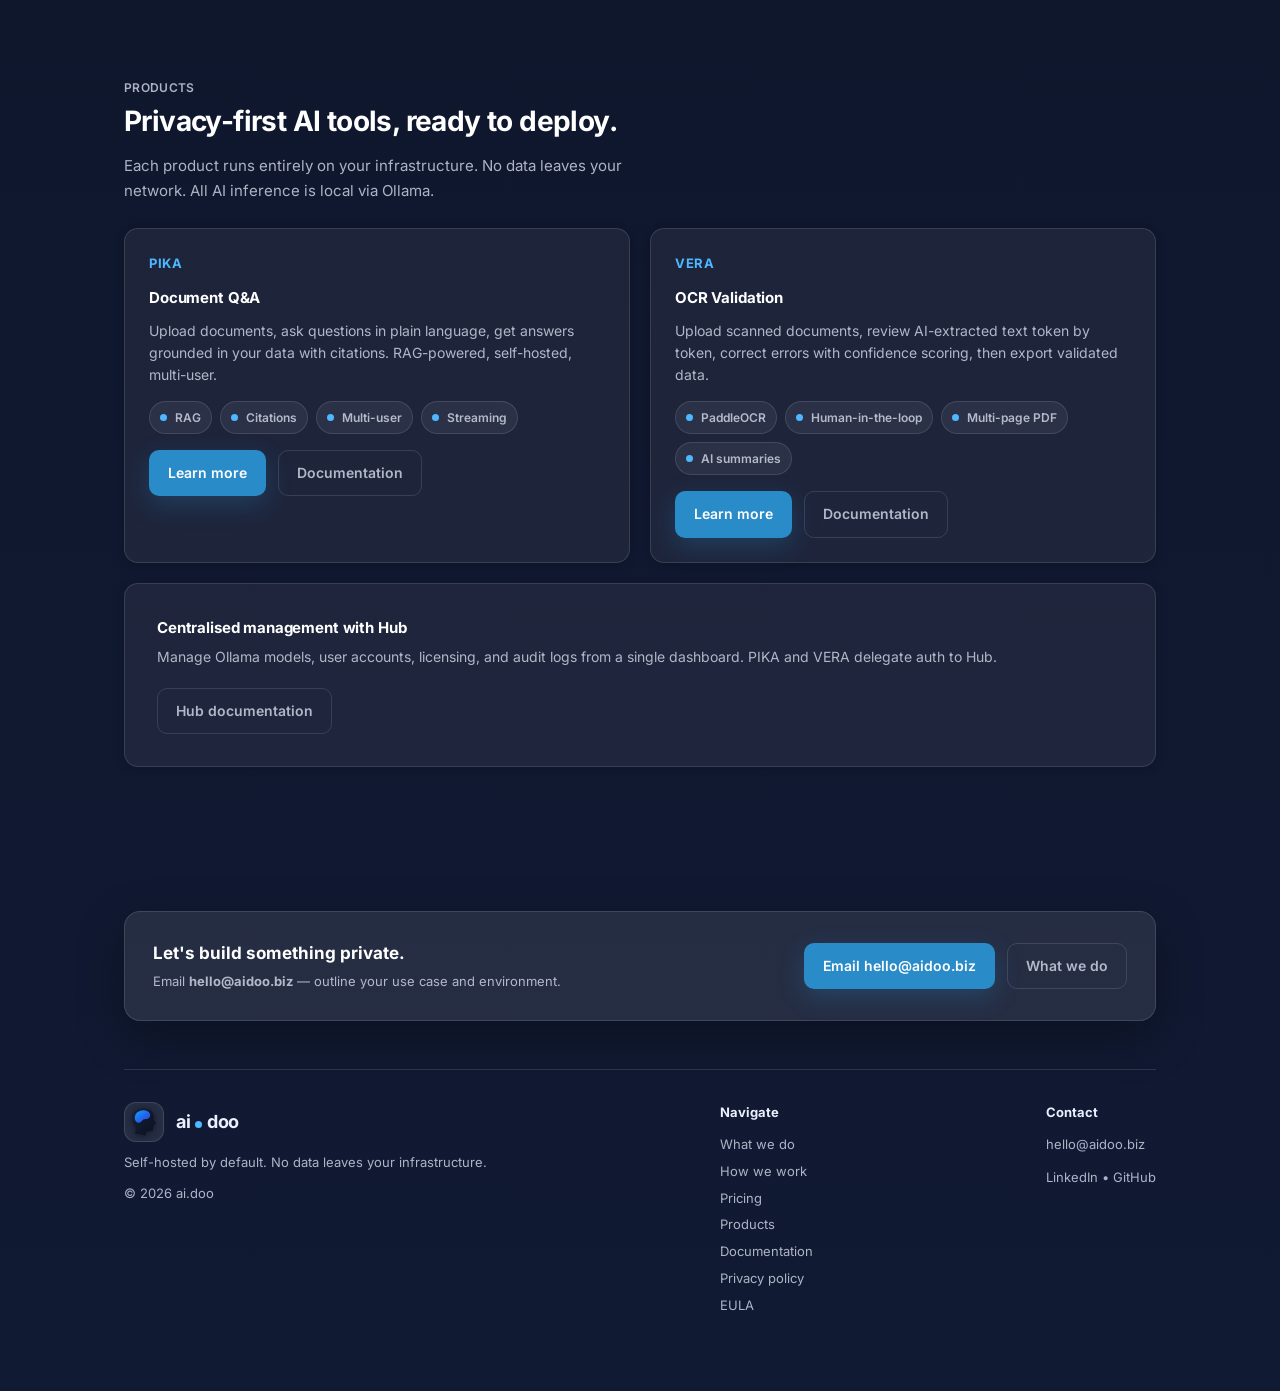
==== commit 82de3648: "feat: self-hosting section, pilot pricing, self-hosted fonts, privacy fix - Add 'Why self-hosted?' s" ====
--- a/index.html
+++ b/index.html
@@ -22,419 +22,12 @@
   <meta name="twitter:description" content="Self-hosted AI tools, extended into bespoke private solutions.">
   <meta name="twitter:image" content="https://aidoo.biz/og-image.png">
 
-  <link rel="preconnect" href="https://fonts.googleapis.com">
-  <link rel="preconnect" href="https://fonts.gstatic.com" crossorigin>
-  <link href="https://fonts.googleapis.com/css2?family=Inter:wght@400;600;700&display=swap" rel="stylesheet">
   <link rel="icon" href="favicon.svg" type="image/svg+xml" sizes="any">
   <meta name="theme-color" content="#0b1020">
 
+  <link rel="stylesheet" href="style.css">
   <style>
-    :root{
-      --bg0:#0b1020;
-      --bg1:#111a33;
-      --ink:#eaf0ff;
-      --muted:rgba(234,240,255,0.72);
-      --accent:#2a8bc9;
-      --accent2:#4db8ff;
-      --card:rgba(255,255,255,0.06);
-      --card2:rgba(255,255,255,0.09);
-      --stroke:rgba(255,255,255,0.12);
-
-      --radius:16px;
-      --max:1080px;
-      --shadow:0 16px 48px rgba(0,0,0,.30);
-      --shadow2:0 8px 24px rgba(0,0,0,.20);
-    }
-
-    /* Skip link */
-    .skip-link{
-      position:absolute;top:-100%;left:16px;
-      padding:10px 18px;border-radius:10px;
-      background:var(--accent);color:#fff;
-      font-weight:600;font-size:14px;
-      z-index:100;
-      transition:top .15s ease;
-    }
-    .skip-link:focus{top:16px}
-
-    /* Focus */
-    .btn:focus-visible{
-      outline:2px solid var(--accent2);
-      outline-offset:2px;
-    }
-    nav a:focus-visible{color:var(--ink)}
-    nav a:focus-visible::after{transform:scaleX(1)}
-
-    *{box-sizing:border-box}
-    html{scroll-behavior:smooth}
-    body{
-      margin:0;
-      font-family:Inter,system-ui,-apple-system,Segoe UI,Roboto,Arial,sans-serif;
-      color:var(--ink);
-      background:
-        radial-gradient(800px 600px at 20% 8%, rgba(77,184,255,.10), transparent 65%),
-        radial-gradient(700px 500px at 80% 25%, rgba(42,139,201,.07), transparent 60%),
-        linear-gradient(180deg, var(--bg0), var(--bg1));
-      line-height:1.6;
-      min-height:100vh;
-    }
-    a{color:inherit;text-decoration:none}
-    .wrap{max-width:var(--max);margin:0 auto;padding:24px}
-
-    /* Header */
-    header{
-      position:sticky;top:0;z-index:50;
-      background:rgba(11,16,32,.88);
-      backdrop-filter:blur(12px);
-      border-bottom:1px solid var(--stroke);
-    }
-    .nav{
-      max-width:var(--max);
-      margin:0 auto;
-      padding:16px 24px;
-      display:flex;
-      align-items:center;
-      justify-content:space-between;
-      gap:16px;
-    }
-    .brand{
-      display:flex;
-      align-items:center;
-      gap:12px;
-      font-weight:700;
-      letter-spacing:.2px;
-    }
-    .logoMark{
-      width:40px;height:40px;border-radius:12px;
-      display:grid;place-items:center;
-      background:var(--card2);
-      border:1px solid var(--stroke);
-      overflow:hidden;
-    }
-    .logoMark img{
-      width:34px;height:34px;display:block;
-      filter:drop-shadow(0 1px 3px rgba(0,0,0,.45));
-    }
-
-    /* Wordmark */
-    .wordmark{
-      display:inline-flex;
-      align-items:baseline;
-      font-weight:700;
-      letter-spacing:-0.5px;
-      font-size:18px;
-      line-height:1;
-    }
-    .wm-ai,.wm-doo{color:var(--ink)}
-    .wm-dot{
-      width:7px;height:7px;border-radius:999px;
-      margin:0 5px 3px 5px;
-      background:var(--accent2);
-      display:inline-block;
-    }
-
-    nav{
-      display:flex;gap:20px;align-items:center;
-      color:var(--muted);
-      font-weight:400;
-      font-size:14px;
-    }
-    nav a{
-      position:relative;
-      padding:8px 2px;
-      color:var(--muted);
-      transition:color .15s ease;
-    }
-    nav a:hover{color:var(--ink)}
-    nav a::after{
-      content:"";
-      position:absolute;
-      left:0;right:0;bottom:3px;
-      height:1.5px;
-      background:var(--accent2);
-      transform:scaleX(0);
-      transform-origin:left;
-      transition:transform .15s ease;
-      border-radius:999px;
-      opacity:.9;
-    }
-    nav a:hover::after{transform:scaleX(1)}
-
-    .navRight{display:flex;align-items:center;gap:10px}
-    .menuBtn{
-      display:none;
-      padding:10px 12px;border-radius:10px;
-      border:1px solid var(--stroke);
-      background:var(--card2);
-      font-weight:600;
-      color:var(--ink);
-    }
-    .mobileNav{
-      overflow:hidden;
-      max-height:0;
-      border-top:1px solid var(--stroke);
-      max-width:var(--max);
-      margin:0 auto;
-      transition:max-height .25s ease-out;
-    }
-    .mobileNav.open{max-height:320px}
-    .mobileNav a{
-      display:block;
-      padding:12px 24px;
-      color:var(--muted);
-      font-weight:400;
-      border-bottom:1px solid var(--stroke);
-    }
-    .mobileNav a:last-child{border-bottom:none}
-
-    /* Buttons */
-    .btn{
-      display:inline-flex;align-items:center;justify-content:center;gap:10px;
-      padding:11px 18px;
-      border-radius:10px;
-      border:1px solid var(--stroke);
-      background:var(--card);
-      color:var(--ink);
-      font-weight:600;
-      font-size:14px;
-      cursor:pointer;
-      transition:transform .16s ease-out, box-shadow .16s ease-out, border-color .16s ease-out;
-      white-space:nowrap;
-    }
-    .btn:hover{
-      transform:translateY(-1px);
-      border-color:rgba(42,139,201,.30);
-      box-shadow:0 6px 20px rgba(0,0,0,.25);
-    }
-    .btn.primary{
-      border-color:transparent;
-      color:#fff;
-      background:var(--accent);
-      box-shadow:0 8px 24px rgba(42,139,201,.25);
-    }
-    .btn.primary:hover{box-shadow:0 12px 32px rgba(42,139,201,.35)}
-    .btn.subtle{
-      background:transparent;
-      border-color:var(--stroke);
-      color:var(--muted);
-    }
-    .btn.subtle:hover{border-color:rgba(42,139,201,.25);color:var(--ink)}
-
-    /* Hero */
-    .hero{
-      padding:100px 0 48px;
-      display:grid;
-      position:relative;
-    }
-    .pill{
-      width:fit-content;
-      display:inline-flex;align-items:center;gap:10px;
-      padding:7px 14px;border-radius:999px;
-      border:1px solid rgba(77,184,255,.18);
-      background:rgba(77,184,255,.06);
-      color:var(--muted);
-      font-size:13px;font-weight:600;
-      position:relative;
-      margin:0 0 12px;
-    }
-    h1{
-      margin:0 0 24px;
-      font-size:clamp(34px,3.8vw,56px);
-      line-height:1.06;
-      letter-spacing:-1px;
-      max-width:18ch;
-      position:relative;
-      font-weight:700;
-      color:#fff;
-    }
-    .h2{
-      margin:0 0 16px;
-      font-size:28px;
-      letter-spacing:-.6px;
-      line-height:1.2;
-      font-weight:700;
-      color:#fff;
-    }
-    .sub{
-      margin:0;
-      color:var(--muted);
-      font-size:clamp(16px,1.3vw,17px);
-      max-width:56ch;
-      position:relative;
-      line-height:1.65;
-    }
-    .ctaRow{display:flex;gap:12px;flex-wrap:wrap;margin-top:24px;position:relative}
-
-    /* Sections */
-    .section{padding:80px 0 80px}
-    .kicker{
-      margin:0 0 8px;
-      color:var(--muted);
-      font-size:12px;
-      letter-spacing:.3px;
-      text-transform:uppercase;
-      font-weight:600;
-    }
-    .lead{
-      margin:0;
-      color:var(--muted);
-      max-width:60ch;
-      font-size:15px;
-      line-height:1.65;
-    }
-
-    /* Grid/cards */
-    .grid{
-      display:grid;
-      gap:20px;
-      grid-template-columns:repeat(12,1fr);
-      margin-top:24px;
-    }
-    .card{
-      border:1px solid var(--stroke);
-      background:var(--card);
-      border-radius:14px;
-      padding:24px;
-      box-shadow:0 2px 8px rgba(0,0,0,.18);
-      transition:transform .18s ease-out, border-color .18s ease-out, box-shadow .18s ease-out, background .18s ease-out;
-    }
-    .card:hover,
-    .card:focus-visible{
-      transform:translateY(-3px);
-      border-color:rgba(42,139,201,.35);
-      box-shadow:0 12px 32px rgba(0,0,0,.30), 0 0 0 1px rgba(42,139,201,.10);
-      background:var(--card2);
-    }
-    .card h3{margin:0 0 10px;font-size:15px;letter-spacing:-.15px;font-weight:700;color:#fff}
-    .card p{margin:0;color:var(--muted);font-size:14px;line-height:1.6}
-
-    .span4{grid-column:span 4}
-    .span6{grid-column:span 6}
-    .span12{grid-column:span 12}
-    .card.span12{padding:32px}
-
-    /* Chips */
-    .chips{margin-top:14px;display:flex;flex-wrap:wrap;gap:8px}
-    .chip{
-      display:inline-flex;align-items:center;gap:8px;
-      padding:6px 10px;border-radius:999px;
-      border:1px solid var(--stroke);
-      background:var(--card);
-      color:var(--muted);
-      font-size:12px;
-      font-weight:600;
-    }
-    .dot{
-      width:7px;height:7px;border-radius:999px;
-      background:var(--accent2);
-    }
-
-    /* Principle / proof band */
-    .proof{
-      margin-top:24px;
-      border:1px solid var(--stroke);
-      border-radius:var(--radius);
-      background:var(--card);
-      padding:24px;
-      display:flex;
-      gap:16px;
-      align-items:flex-start;
-      flex-wrap:wrap;
-    }
-    .proof .title{
-      font-weight:700;
-      color:#fff;
-      margin:0;
-      font-size:14px;
-      letter-spacing:-.15px;
-      min-width:200px;
-    }
-    .proof p{
-      margin:0;
-      color:var(--muted);
-      font-size:14px;
-      max-width:80ch;
-      line-height:1.6;
-    }
-
-    /* CTA band */
-    .ctaBand{
-      margin:64px 0 40px;
-      padding:28px;
-      border-radius:var(--radius);
-      border:1px solid var(--stroke);
-      background:var(--card2);
-      box-shadow:var(--shadow);
-      display:flex;
-      align-items:center;
-      justify-content:space-between;
-      gap:20px;
-      flex-wrap:wrap;
-    }
-    .ctaBand .title{font-weight:700;font-size:17px;margin:0 0 4px;color:#fff}
-    .ctaBand .small{margin:0;color:var(--muted);font-size:13px}
-
-    footer{
-      border-top:1px solid var(--stroke);
-      padding:32px 0 48px;
-      color:var(--muted);
-      margin-top:48px;
-    }
-    .footerRow{display:flex;justify-content:space-between;gap:20px;flex-wrap:wrap}
-    .footerCol a{color:var(--muted);font-weight:400;display:inline-block;padding:3px 0}
-    .footerCol a:hover{color:var(--ink)}
-    .trustline{
-      margin:10px 0 0;
-      font-size:13px;
-      color:var(--muted);
-    }
-
-    @media (max-width: 920px){
-      .wrap{padding:20px}
-      nav{display:none}
-      .menuBtn{display:inline-flex}
-      .span4,.span6{grid-column:span 12}
-      .ctaBand{flex-direction:column;align-items:flex-start}
-    }
-
-    @media (prefers-reduced-motion:no-preference){
-      @keyframes fadeUp{
-        from{opacity:0;transform:translateY(12px)}
-        to{opacity:1;transform:translateY(0)}
-      }
-      .hero > *{
-        animation:fadeUp .45s ease both;
-      }
-      .hero > :nth-child(1){animation-delay:0s}
-      .hero > :nth-child(2){animation-delay:.08s}
-      .hero > :nth-child(3){animation-delay:.16s}
-      .hero > :nth-child(4){animation-delay:.24s}
-    }
-
-    @media (prefers-reduced-motion:reduce){
-      *,*::before,*::after{
-        transition-duration:0.01ms !important;
-        animation-duration:0.01ms !important;
-      }
-    }
-
-    /* Journey steps */
-    .steps{display:grid;grid-template-columns:repeat(4,1fr);gap:0;margin-top:40px}
-    .step{padding:0 28px 0 0;position:relative}
-    .step:not(:last-child)::after{content:"";position:absolute;top:22px;right:14px;width:1px;height:40px;background:var(--stroke)}
-    .step-num{font-size:13px;font-weight:700;color:var(--accent2);letter-spacing:.5px;margin-bottom:12px;text-transform:uppercase}
-    .step h3{font-size:15px;font-weight:700;color:#fff;margin:0 0 8px}
-    .step p{font-size:14px;color:var(--muted);margin:0;line-height:1.6}
-
-    /* Pricing */
-    .pricingCard{background:var(--card2);border-color:rgba(42,139,201,.30)}
-    .pricingTier{display:flex;flex-direction:column}
-    .pricingBtnWrap{margin-top:auto;padding-top:20px}
-    .featureList{list-style:none;padding:0;margin:14px 0 0;display:flex;flex-direction:column;gap:8px}
-    .featureList li{font-size:13px;color:var(--muted);padding-left:16px;position:relative;line-height:1.5}
-    .featureList li::before{content:"";position:absolute;left:0;top:6px;width:5px;height:5px;border-radius:999px;background:var(--accent2);opacity:.7}
-
-    /* Chat widget */
+    /* Chat widget (homepage only) */
     .chatFab{
       position:fixed;bottom:24px;right:24px;z-index:200;
       display:inline-flex;align-items:center;gap:8px;
@@ -534,9 +127,6 @@
     .chatSend:focus-visible{outline:2px solid var(--accent2);outline-offset:2px}
 
     @media (max-width:920px){
-      .steps{grid-template-columns:1fr;gap:24px}
-      .step:not(:last-child)::after{display:none}
-      .step{padding:0;border-left:2px solid var(--stroke);padding-left:20px}
       .chatPanel{bottom:72px}
     }
   </style>
@@ -575,6 +165,7 @@
 
     <nav aria-label="Primary navigation">
       <a href="#what">What we do</a>
+      <a href="#why">Why self-hosted</a>
       <a href="#how">How we work</a>
       <a href="#pricing">Pricing</a>
       <a href="#products">Products</a>
@@ -590,6 +181,7 @@
 
   <div class="mobileNav" id="mobileNav">
     <a href="#what">What we do</a>
+    <a href="#why">Why self-hosted</a>
     <a href="#how">How we work</a>
     <a href="#pricing">Pricing</a>
     <a href="#products">Products</a>
@@ -656,6 +248,73 @@
       <p>
         Every engagement starts from products that are already deployed and proven — not a discovery phase building from scratch. Bespoke work extends the foundation; it doesn't replace it.
       </p>
+    </div>
+  </section>
+
+  <!-- WHY SELF-HOSTED -->
+  <section class="section" id="why">
+    <p class="kicker">Why self-hosted</p>
+    <h2 class="h2">Your data stays where it belongs.</h2>
+    <p class="lead">
+      Self-hosted AI isn't just a deployment detail — it's a fundamentally different relationship between your organisation and its data.
+    </p>
+    <div class="grid">
+
+      <div class="card span4">
+        <h3>Data never leaves</h3>
+        <p>No API calls to external AI providers. Documents, queries, and results stay within your network perimeter. Auditable by design.</p>
+        <div class="chips">
+          <span class="chip"><span class="dot"></span>Private by default</span>
+          <span class="chip"><span class="dot"></span>No egress</span>
+        </div>
+      </div>
+
+      <div class="card span4">
+        <h3>Runs on your hardware</h3>
+        <p>A VPS, workstation, or dedicated GPU server. No cloud instances, no external runtime dependencies. You own the infrastructure.</p>
+        <div class="chips">
+          <span class="chip"><span class="dot"></span>VPS</span>
+          <span class="chip"><span class="dot"></span>On-premise</span>
+          <span class="chip"><span class="dot"></span>GPU optional</span>
+        </div>
+      </div>
+
+      <div class="card span4">
+        <h3>Air-gap capable</h3>
+        <p>Works fully offline after initial setup. No internet dependency for inference — critical for classified, industrial, or disconnected environments.</p>
+        <div class="chips">
+          <span class="chip"><span class="dot"></span>Offline</span>
+          <span class="chip"><span class="dot"></span>No cloud dependency</span>
+        </div>
+      </div>
+
+      <div class="card span4">
+        <h3>Predictable cost</h3>
+        <p>No per-query, per-token, or seat-tier pricing surprises. One deployment, fixed infrastructure cost, unlimited internal usage.</p>
+        <div class="chips">
+          <span class="chip"><span class="dot"></span>Fixed cost</span>
+          <span class="chip"><span class="dot"></span>Unlimited use</span>
+        </div>
+      </div>
+
+      <div class="card span4">
+        <h3>Compliance-ready</h3>
+        <p>No third-party data processor under GDPR Article 28 — because there is none. Simplifies DPIAs, ISO 27001 scoping, and regulatory sign-off.</p>
+        <div class="chips">
+          <span class="chip"><span class="dot"></span>GDPR</span>
+          <span class="chip"><span class="dot"></span>ISO 27001</span>
+        </div>
+      </div>
+
+      <div class="card span4">
+        <h3>Full auditability</h3>
+        <p>Every query, model version, and access event logged locally. You own the audit trail — no vendor dashboard required.</p>
+        <div class="chips">
+          <span class="chip"><span class="dot"></span>Audit log</span>
+          <span class="chip"><span class="dot"></span>Local storage</span>
+        </div>
+      </div>
+
     </div>
   </section>
 
@@ -717,7 +376,7 @@
       <div class="card span4 pricingCard pricingTier">
         <div class="step-num">Pilot</div>
         <h3>Fixed-scope pilot</h3>
-        <p>A working system in your environment. Measurable outcome, pricing on request.</p>
+        <p>A working system in your environment. Measurable outcome. Pilots from <strong>£3,000</strong> — exact scope agreed upfront.</p>
         <ul class="featureList">
           <li>Deployed in your infrastructure</li>
           <li>Real data, real behaviour</li>
@@ -928,6 +587,12 @@
       if (e.key === "Escape" && panel.classList.contains("open")) closeChat();
     });
 
+    // Conversation history for multi-turn chat
+    let chatHistory = JSON.parse(sessionStorage.getItem("aidoo_chat") || "[]");
+
+    // Restore previous messages on load
+    chatHistory.forEach(function(m) { appendMsg(m.role, m.content); });
+
     function appendMsg(role, text) {
       const div = document.createElement("div");
       div.className = "chatMsg " + role;
@@ -949,11 +614,18 @@
         const res = await fetch("https://aidoo.biz/api/chat", {
           method: "POST",
           headers: { "Content-Type": "application/json" },
-          body: JSON.stringify({ message: text })
+          body: JSON.stringify({ message: text, history: chatHistory })
         });
         const data = await res.json();
+        const reply = data.reply || "Sorry, I couldn't get a response.";
         typing.className = "chatMsg assistant";
-        typing.textContent = data.reply || "Sorry, I couldn't get a response.";
+        typing.textContent = reply;
+        // Save to conversation history
+        chatHistory.push({ role: "user", content: text });
+        chatHistory.push({ role: "assistant", content: reply });
+        // Keep last 10 turns (20 messages)
+        if (chatHistory.length > 20) chatHistory = chatHistory.slice(-20);
+        sessionStorage.setItem("aidoo_chat", JSON.stringify(chatHistory));
       } catch {
         typing.className = "chatMsg assistant";
         typing.textContent = "Sorry, something went wrong. Try emailing hello@aidoo.biz.";
--- a/style.css
+++ b/style.css
@@ -0,0 +1,231 @@
+/* ============================================
+   ai.doo Marketing Site — Shared Styles
+   ============================================ */
+
+/* Inter — self-hosted variable font (latin subset) */
+@font-face {
+  font-family: 'Inter';
+  font-style: normal;
+  font-weight: 100 900;
+  font-display: swap;
+  src: url('/fonts/inter-latin.woff2') format('woff2');
+  unicode-range: U+0000-00FF, U+0131, U+0152-0153, U+02BB-02BC, U+02C6, U+02DA, U+02DC, U+0304, U+0308, U+0329, U+2000-206F, U+20AC, U+2122, U+2191, U+2193, U+2212, U+2215, U+FEFF, U+FFFD;
+}
+
+:root{
+  --bg0:#0b1020;
+  --bg1:#111a33;
+  --ink:#eaf0ff;
+  --muted:rgba(234,240,255,0.72);
+  --accent:#2a8bc9;
+  --accent2:#4db8ff;
+  --card:rgba(255,255,255,0.06);
+  --card2:rgba(255,255,255,0.09);
+  --stroke:rgba(255,255,255,0.12);
+  --radius:16px;
+  --max:1080px;
+  --shadow:0 16px 48px rgba(0,0,0,.30);
+  --shadow2:0 8px 24px rgba(0,0,0,.20);
+}
+
+/* Reset & base */
+*{box-sizing:border-box}
+html{scroll-behavior:smooth}
+body{
+  margin:0;
+  font-family:Inter,system-ui,-apple-system,Segoe UI,Roboto,Arial,sans-serif;
+  color:var(--ink);
+  background:
+    radial-gradient(800px 600px at 20% 8%, rgba(77,184,255,.10), transparent 65%),
+    radial-gradient(700px 500px at 80% 25%, rgba(42,139,201,.07), transparent 60%),
+    linear-gradient(180deg, var(--bg0), var(--bg1));
+  line-height:1.6;
+  min-height:100vh;
+}
+a{color:inherit;text-decoration:none}
+.wrap{max-width:var(--max);margin:0 auto;padding:24px}
+
+/* Skip link */
+.skip-link{
+  position:absolute;top:-100%;left:16px;
+  padding:10px 18px;border-radius:10px;
+  background:var(--accent);color:#fff;
+  font-weight:600;font-size:14px;z-index:100;
+  transition:top .15s ease;
+}
+.skip-link:focus{top:16px}
+
+/* Header */
+header{
+  position:sticky;top:0;z-index:50;
+  background:rgba(11,16,32,.88);
+  backdrop-filter:blur(12px);
+  border-bottom:1px solid var(--stroke);
+}
+.nav{
+  max-width:var(--max);margin:0 auto;padding:16px 24px;
+  display:flex;align-items:center;justify-content:space-between;gap:16px;
+}
+.brand{display:flex;align-items:center;gap:12px;font-weight:700;letter-spacing:.2px}
+.logoMark{
+  width:40px;height:40px;border-radius:12px;
+  display:grid;place-items:center;
+  background:var(--card2);border:1px solid var(--stroke);overflow:hidden;
+}
+.logoMark img{width:34px;height:34px;display:block;filter:drop-shadow(0 1px 3px rgba(0,0,0,.45))}
+.wordmark{display:inline-flex;align-items:baseline;font-weight:700;letter-spacing:-0.5px;font-size:18px;line-height:1}
+.wm-ai,.wm-doo{color:var(--ink)}
+.wm-dot{width:7px;height:7px;border-radius:999px;margin:0 5px 3px 5px;background:var(--accent2);display:inline-block}
+
+nav{display:flex;gap:20px;align-items:center;color:var(--muted);font-weight:400;font-size:14px}
+nav a{position:relative;padding:8px 2px;color:var(--muted);transition:color .15s ease}
+nav a:hover{color:var(--ink)}
+nav a:focus-visible{color:var(--ink)}
+nav a::after{
+  content:"";position:absolute;left:0;right:0;bottom:3px;height:1.5px;
+  background:var(--accent2);transform:scaleX(0);transform-origin:left;
+  transition:transform .15s ease;border-radius:999px;opacity:.9;
+}
+nav a:hover::after,nav a:focus-visible::after{transform:scaleX(1)}
+
+.navRight{display:flex;align-items:center;gap:10px}
+.menuBtn{
+  display:none;padding:10px 12px;border-radius:10px;
+  border:1px solid var(--stroke);background:var(--card2);font-weight:600;color:var(--ink);
+}
+.mobileNav{
+  overflow:hidden;max-height:0;border-top:1px solid var(--stroke);
+  max-width:var(--max);margin:0 auto;transition:max-height .25s ease-out;
+}
+.mobileNav.open{max-height:320px}
+.mobileNav a{display:block;padding:12px 24px;color:var(--muted);font-weight:400;border-bottom:1px solid var(--stroke)}
+.mobileNav a:last-child{border-bottom:none}
+
+/* Buttons */
+.btn{
+  display:inline-flex;align-items:center;justify-content:center;gap:10px;
+  padding:11px 18px;border-radius:10px;border:1px solid var(--stroke);
+  background:var(--card);color:var(--ink);font-weight:600;font-size:14px;
+  cursor:pointer;transition:transform .16s ease-out,box-shadow .16s ease-out,border-color .16s ease-out;
+  white-space:nowrap;
+}
+.btn:hover{transform:translateY(-1px);border-color:rgba(42,139,201,.30);box-shadow:0 6px 20px rgba(0,0,0,.25)}
+.btn:focus-visible{outline:2px solid var(--accent2);outline-offset:2px}
+.btn.primary{border-color:transparent;color:#fff;background:var(--accent);box-shadow:0 8px 24px rgba(42,139,201,.25)}
+.btn.primary:hover{box-shadow:0 12px 32px rgba(42,139,201,.35)}
+.btn.subtle{background:transparent;border-color:var(--stroke);color:var(--muted)}
+.btn.subtle:hover{border-color:rgba(42,139,201,.25);color:var(--ink)}
+
+/* Hero */
+.hero{padding:100px 0 48px;display:grid;position:relative}
+.pill{
+  width:fit-content;display:inline-flex;align-items:center;gap:10px;
+  padding:7px 14px;border-radius:999px;border:1px solid rgba(77,184,255,.18);
+  background:rgba(77,184,255,.06);color:var(--muted);font-size:13px;font-weight:600;
+  margin:0 0 12px;
+}
+h1{margin:0 0 24px;font-size:clamp(34px,3.8vw,56px);line-height:1.06;letter-spacing:-1px;max-width:20ch;font-weight:700;color:#fff}
+.h2{margin:0 0 16px;font-size:28px;letter-spacing:-.6px;line-height:1.2;font-weight:700;color:#fff}
+.sub{margin:0;color:var(--muted);font-size:clamp(16px,1.3vw,17px);max-width:56ch;line-height:1.65}
+.ctaRow{display:flex;gap:12px;flex-wrap:wrap;margin-top:24px}
+
+/* Sections */
+.section{padding:80px 0 80px}
+.kicker{margin:0 0 8px;color:var(--muted);font-size:12px;letter-spacing:.3px;text-transform:uppercase;font-weight:600}
+.lead{margin:0;color:var(--muted);max-width:60ch;font-size:15px;line-height:1.65}
+
+/* Grid/cards */
+.grid{display:grid;gap:20px;grid-template-columns:repeat(12,1fr);margin-top:24px}
+.card{
+  border:1px solid var(--stroke);background:var(--card);border-radius:14px;padding:24px;
+  box-shadow:0 2px 8px rgba(0,0,0,.18);
+  transition:transform .18s ease-out,border-color .18s ease-out,box-shadow .18s ease-out,background .18s ease-out;
+}
+.card:hover,.card:focus-visible{
+  transform:translateY(-3px);border-color:rgba(42,139,201,.35);
+  box-shadow:0 12px 32px rgba(0,0,0,.30);background:var(--card2);
+}
+.card h3{margin:0 0 10px;font-size:15px;letter-spacing:-.15px;font-weight:700;color:#fff}
+.card p{margin:0;color:var(--muted);font-size:14px;line-height:1.6}
+
+.span3{grid-column:span 3}
+.span4{grid-column:span 4}
+.span6{grid-column:span 6}
+.span12{grid-column:span 12}
+.card.span12{padding:32px}
+
+/* Chips */
+.chips{margin-top:14px;display:flex;flex-wrap:wrap;gap:8px}
+.chip{
+  display:inline-flex;align-items:center;gap:8px;
+  padding:6px 10px;border-radius:999px;border:1px solid var(--stroke);
+  background:var(--card);color:var(--muted);font-size:12px;font-weight:600;
+}
+.dot{width:7px;height:7px;border-radius:999px;background:var(--accent2)}
+
+/* Steps */
+.steps{display:grid;grid-template-columns:repeat(4,1fr);gap:0;margin-top:40px}
+.step{padding:0 28px 0 0;position:relative}
+.step:not(:last-child)::after{content:"";position:absolute;top:22px;right:14px;width:1px;height:40px;background:var(--stroke)}
+.step-num{font-size:13px;font-weight:700;color:var(--accent2);letter-spacing:.5px;margin-bottom:12px;text-transform:uppercase}
+.step h3{font-size:15px;font-weight:700;color:#fff;margin:0 0 8px}
+.step p{font-size:14px;color:var(--muted);margin:0;line-height:1.6}
+
+/* Feature list */
+.featureList{list-style:none;padding:0;margin:14px 0 0;display:flex;flex-direction:column;gap:8px}
+.featureList li{font-size:13px;color:var(--muted);padding-left:16px;position:relative;line-height:1.5}
+.featureList li::before{content:"";position:absolute;left:0;top:6px;width:5px;height:5px;border-radius:999px;background:var(--accent2);opacity:.7}
+
+/* Pricing */
+.pricingCard{background:var(--card2);border-color:rgba(42,139,201,.30)}
+.pricingTier{display:flex;flex-direction:column}
+.pricingBtnWrap{margin-top:auto;padding-top:20px}
+
+/* Proof band */
+.proof{
+  margin-top:24px;border:1px solid var(--stroke);border-radius:var(--radius);
+  background:var(--card);padding:24px;display:flex;gap:16px;align-items:flex-start;flex-wrap:wrap;
+}
+.proof .title{font-weight:700;color:#fff;margin:0;font-size:14px;letter-spacing:-.15px;min-width:200px}
+.proof p{margin:0;color:var(--muted);font-size:14px;max-width:80ch;line-height:1.6}
+
+/* CTA band */
+.ctaBand{
+  margin:64px 0 40px;padding:28px;border-radius:var(--radius);
+  border:1px solid var(--stroke);background:var(--card2);box-shadow:var(--shadow);
+  display:flex;align-items:center;justify-content:space-between;gap:20px;flex-wrap:wrap;
+}
+.ctaBand .title{font-weight:700;font-size:17px;margin:0 0 4px;color:#fff}
+.ctaBand .small{margin:0;color:var(--muted);font-size:13px}
+
+/* Footer */
+footer{border-top:1px solid var(--stroke);padding:32px 0 48px;color:var(--muted);margin-top:48px}
+.footerRow{display:flex;justify-content:space-between;gap:20px;flex-wrap:wrap}
+.footerCol a{color:var(--muted);font-weight:400;display:inline-block;padding:3px 0}
+.footerCol a:hover{color:var(--ink)}
+.trustline{margin:10px 0 0;font-size:13px;color:var(--muted)}
+
+/* Responsive */
+@media (max-width:920px){
+  .wrap{padding:20px}
+  nav{display:none}
+  .menuBtn{display:inline-flex}
+  .span3,.span4,.span6{grid-column:span 12}
+  .steps{grid-template-columns:1fr;gap:24px}
+  .step:not(:last-child)::after{display:none}
+  .step{padding:0;border-left:2px solid var(--stroke);padding-left:20px}
+  .ctaBand{flex-direction:column;align-items:flex-start}
+}
+
+/* Animations */
+@media (prefers-reduced-motion:no-preference){
+  @keyframes fadeUp{from{opacity:0;transform:translateY(12px)}to{opacity:1;transform:translateY(0)}}
+  .hero > *{animation:fadeUp .45s ease both}
+  .hero > :nth-child(1){animation-delay:0s}
+  .hero > :nth-child(2){animation-delay:.08s}
+  .hero > :nth-child(3){animation-delay:.16s}
+  .hero > :nth-child(4){animation-delay:.24s}
+}
+@media (prefers-reduced-motion:reduce){
+  *,*::before,*::after{transition-duration:0.01ms !important;animation-duration:0.01ms !important}
+}
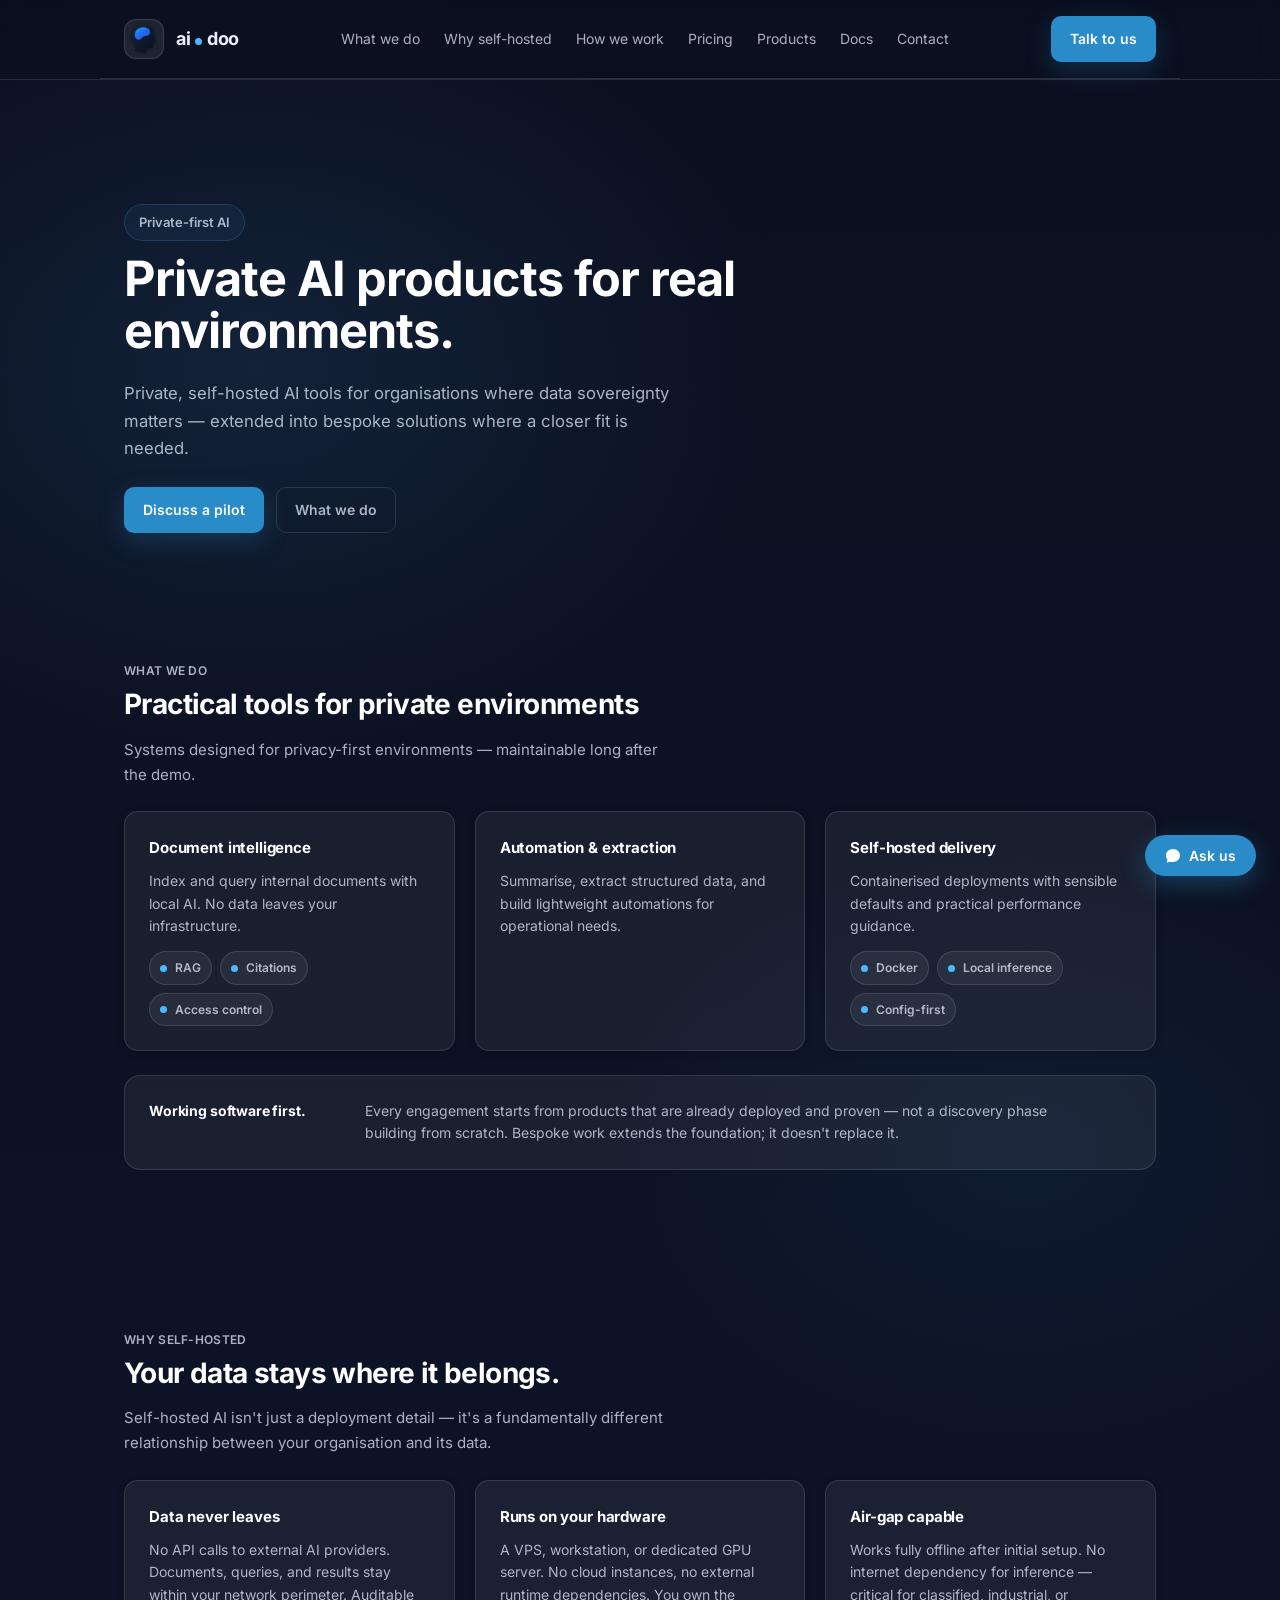
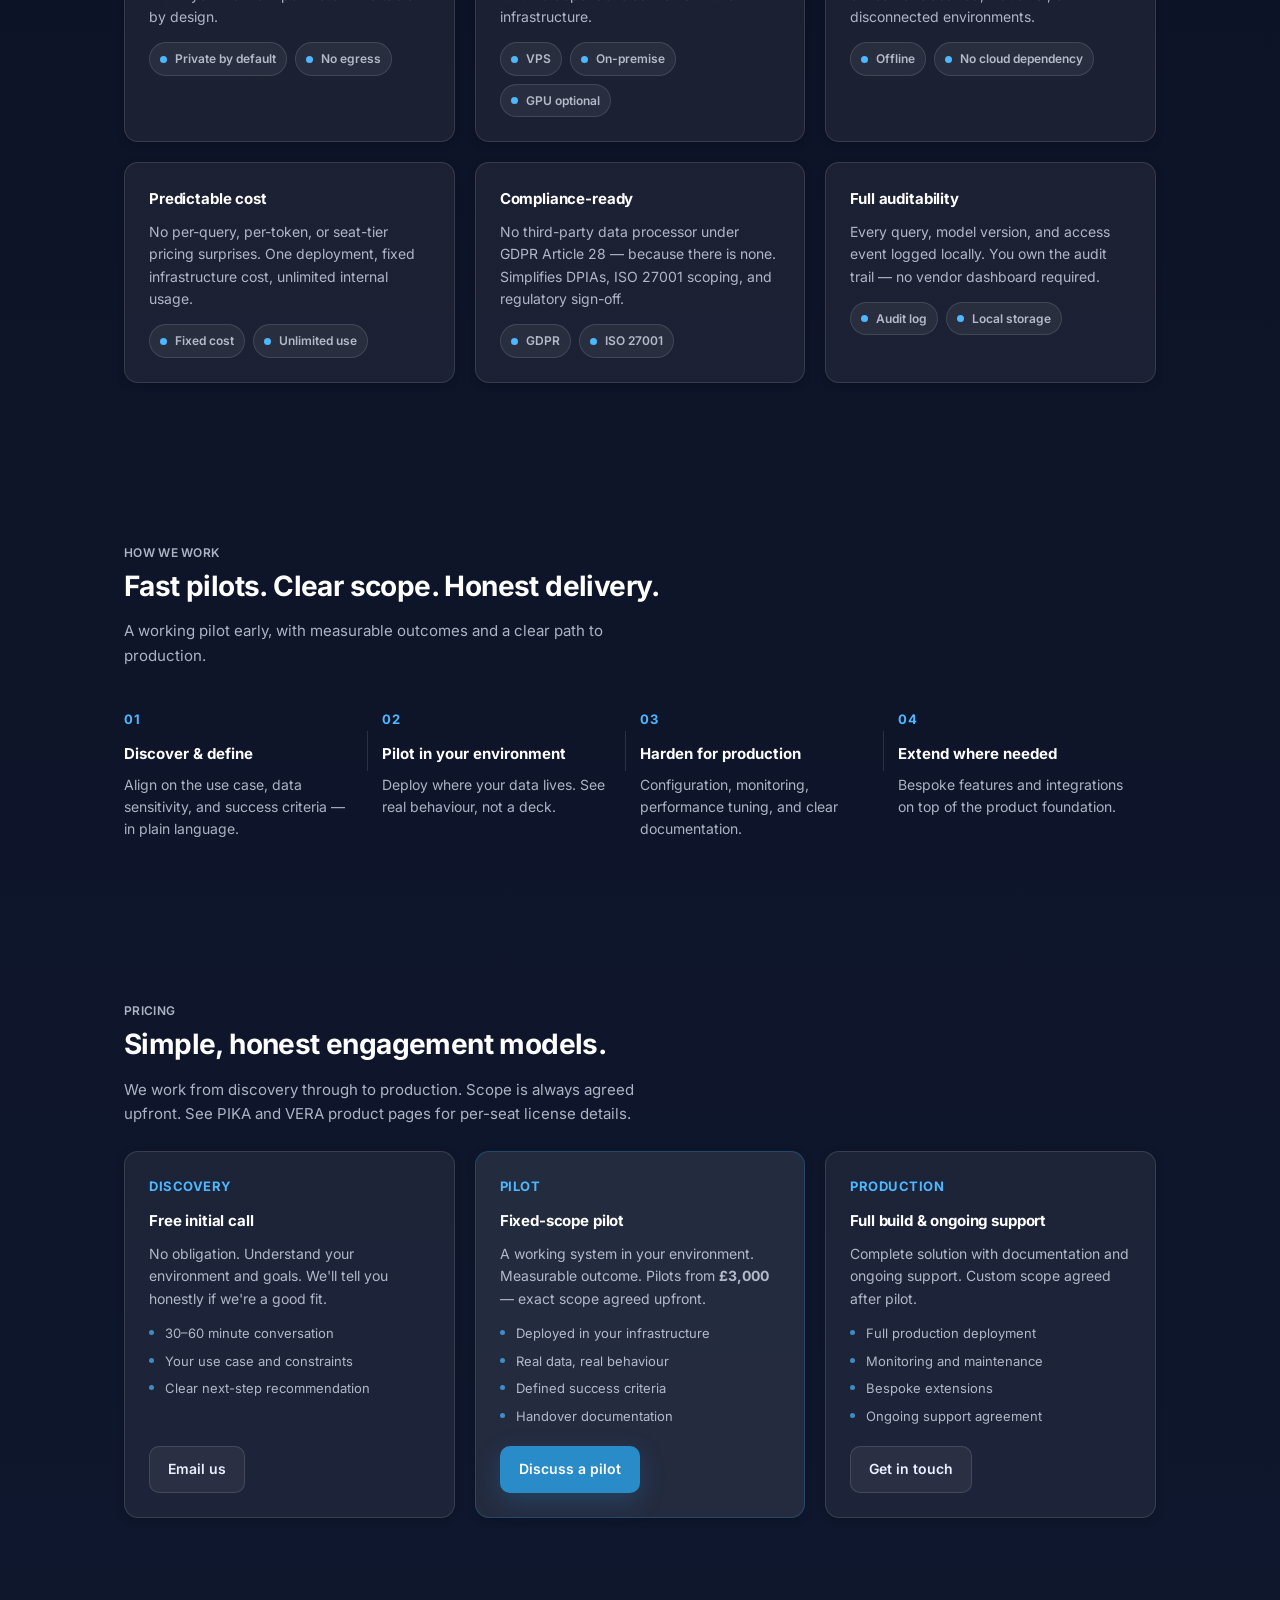
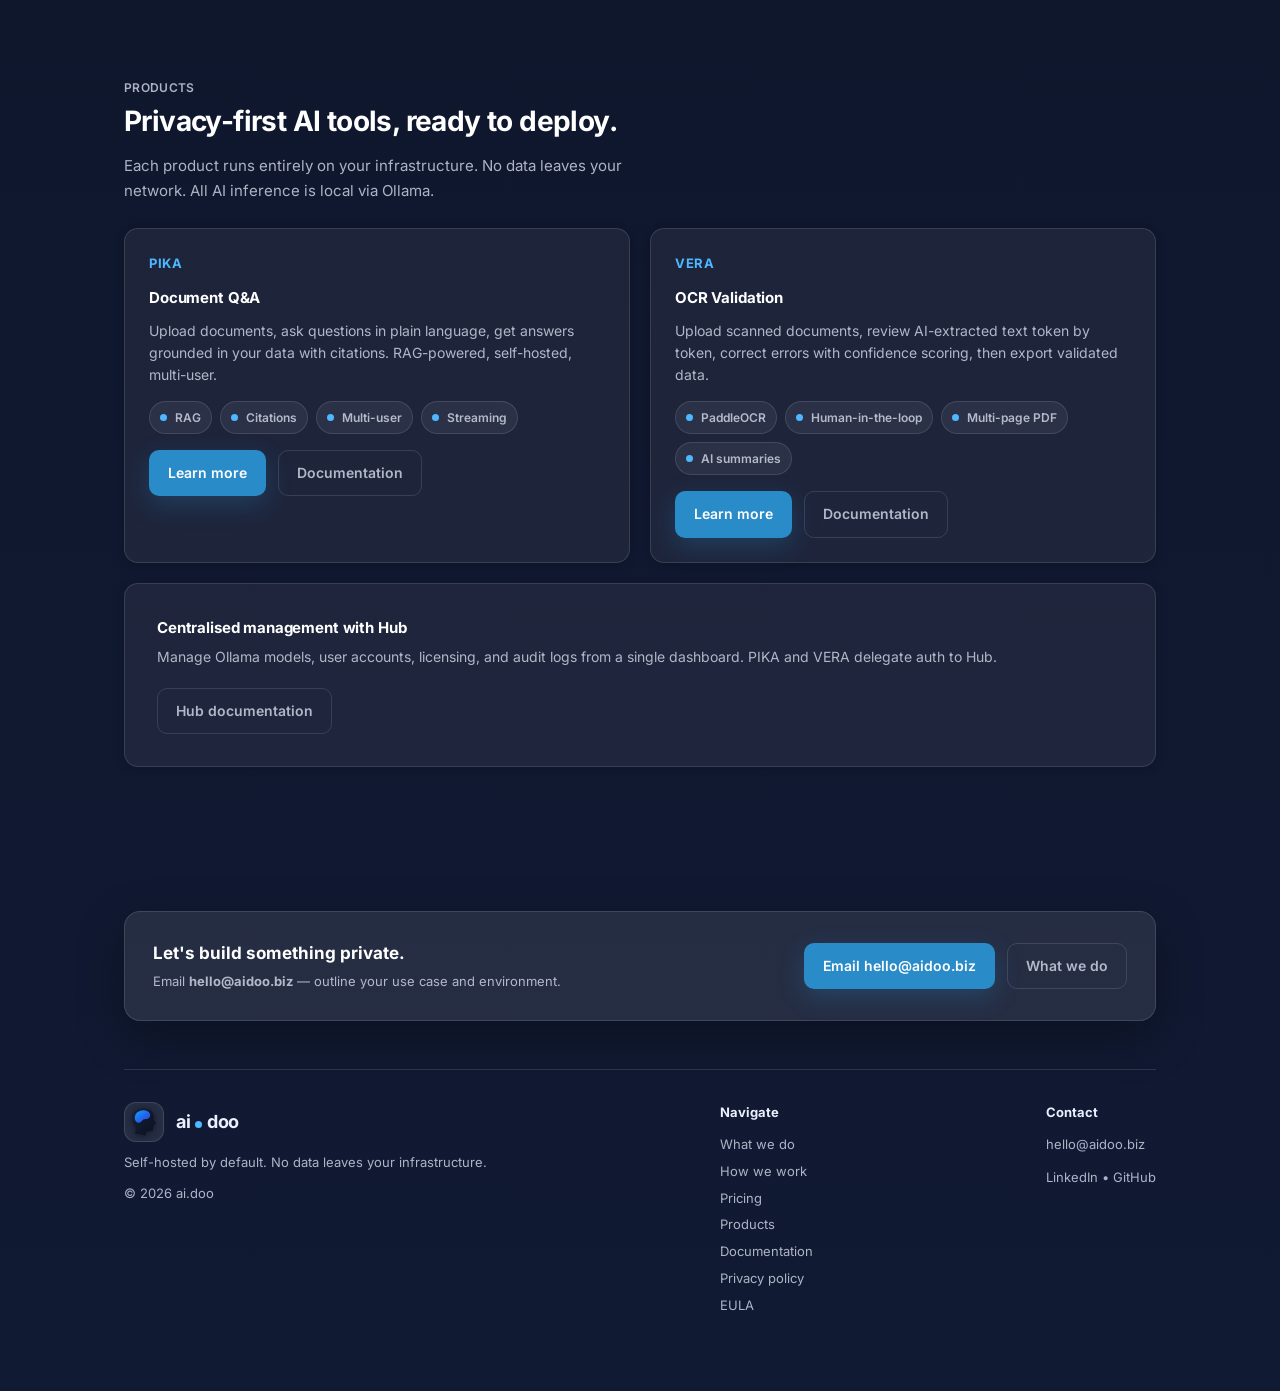
==== commit cee90ae0: "docs: licensing rewrite, VERA changelog, API docs updates, chat context - Rewrite licensing docs: gr" ====
--- a/index.html
+++ b/index.html
@@ -356,6 +356,7 @@
     <h2 class="h2">Simple, honest engagement models.</h2>
     <p class="lead">
       We work from discovery through to production. Scope is always agreed upfront.
+      See <a href="pika/#pricing">PIKA</a> and <a href="vera/#pricing">VERA</a> product pages for per-seat license details.
     </p>
 
     <div class="grid">
